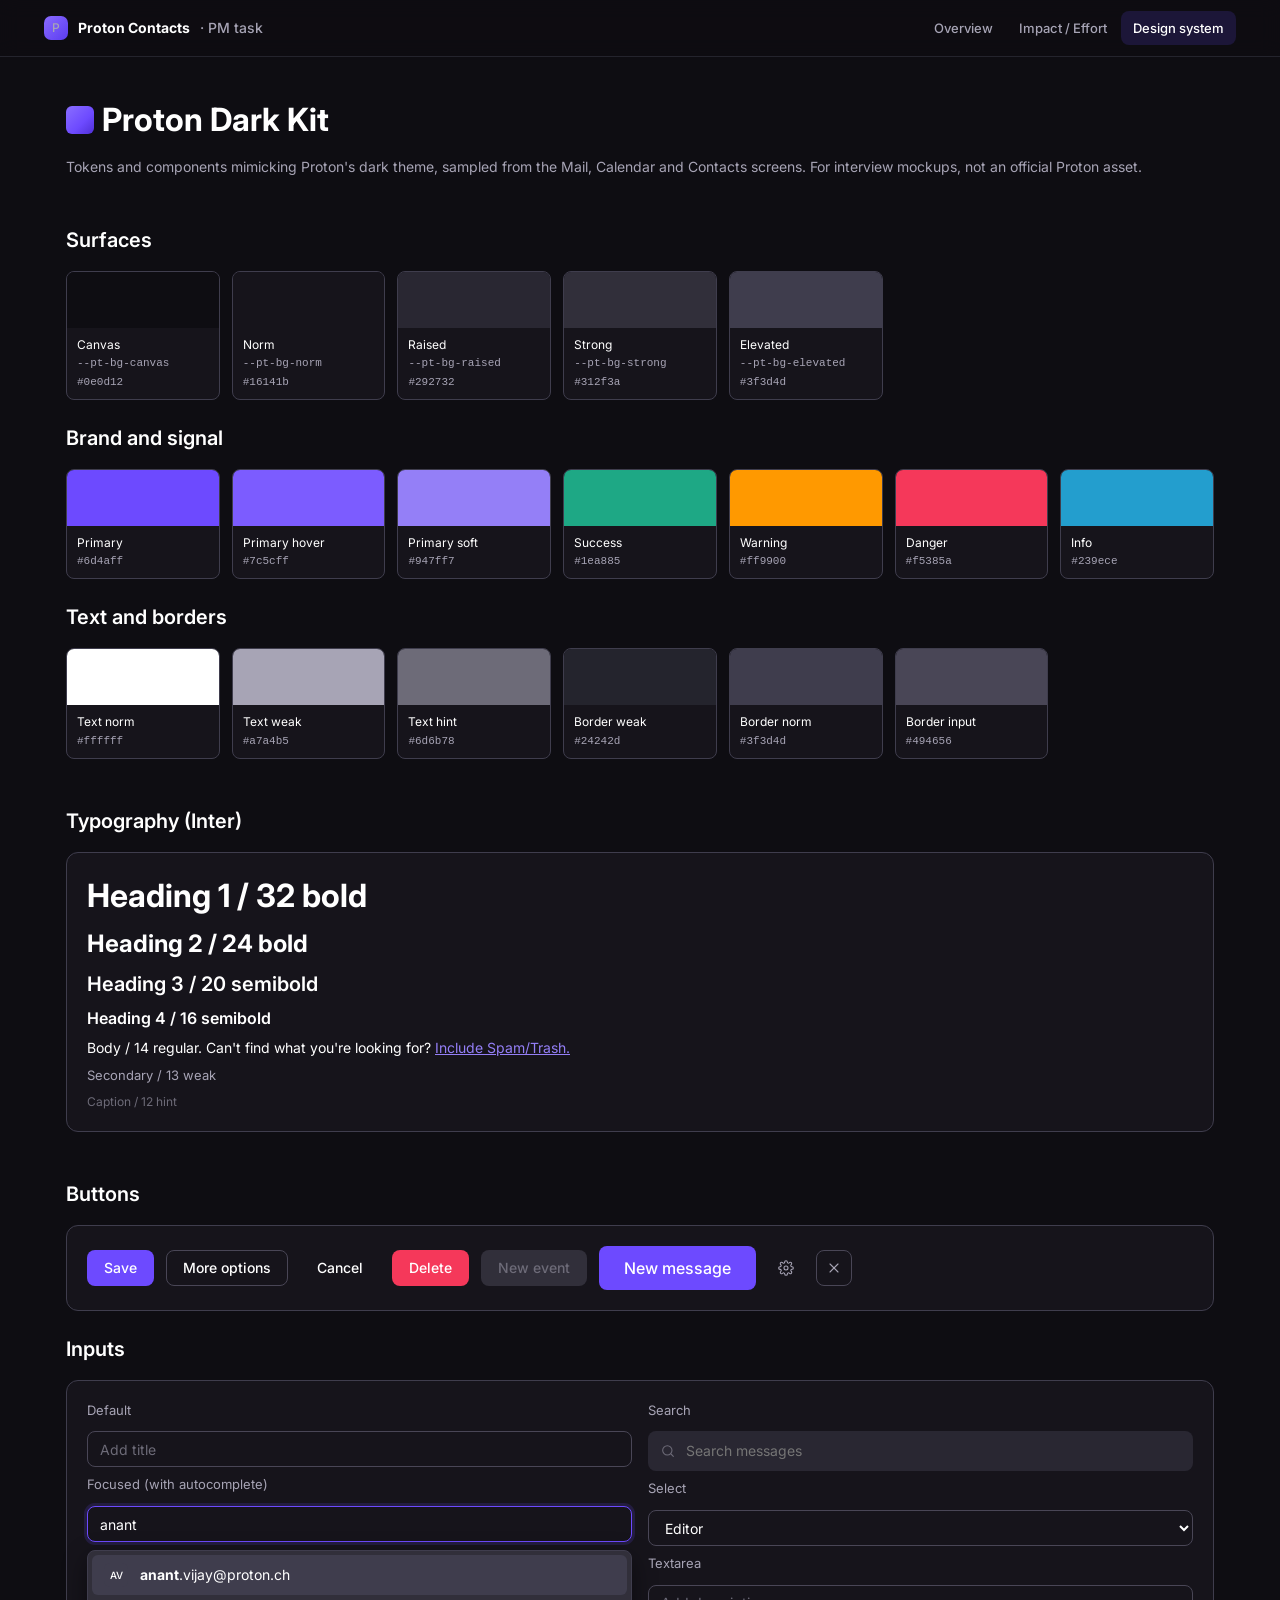
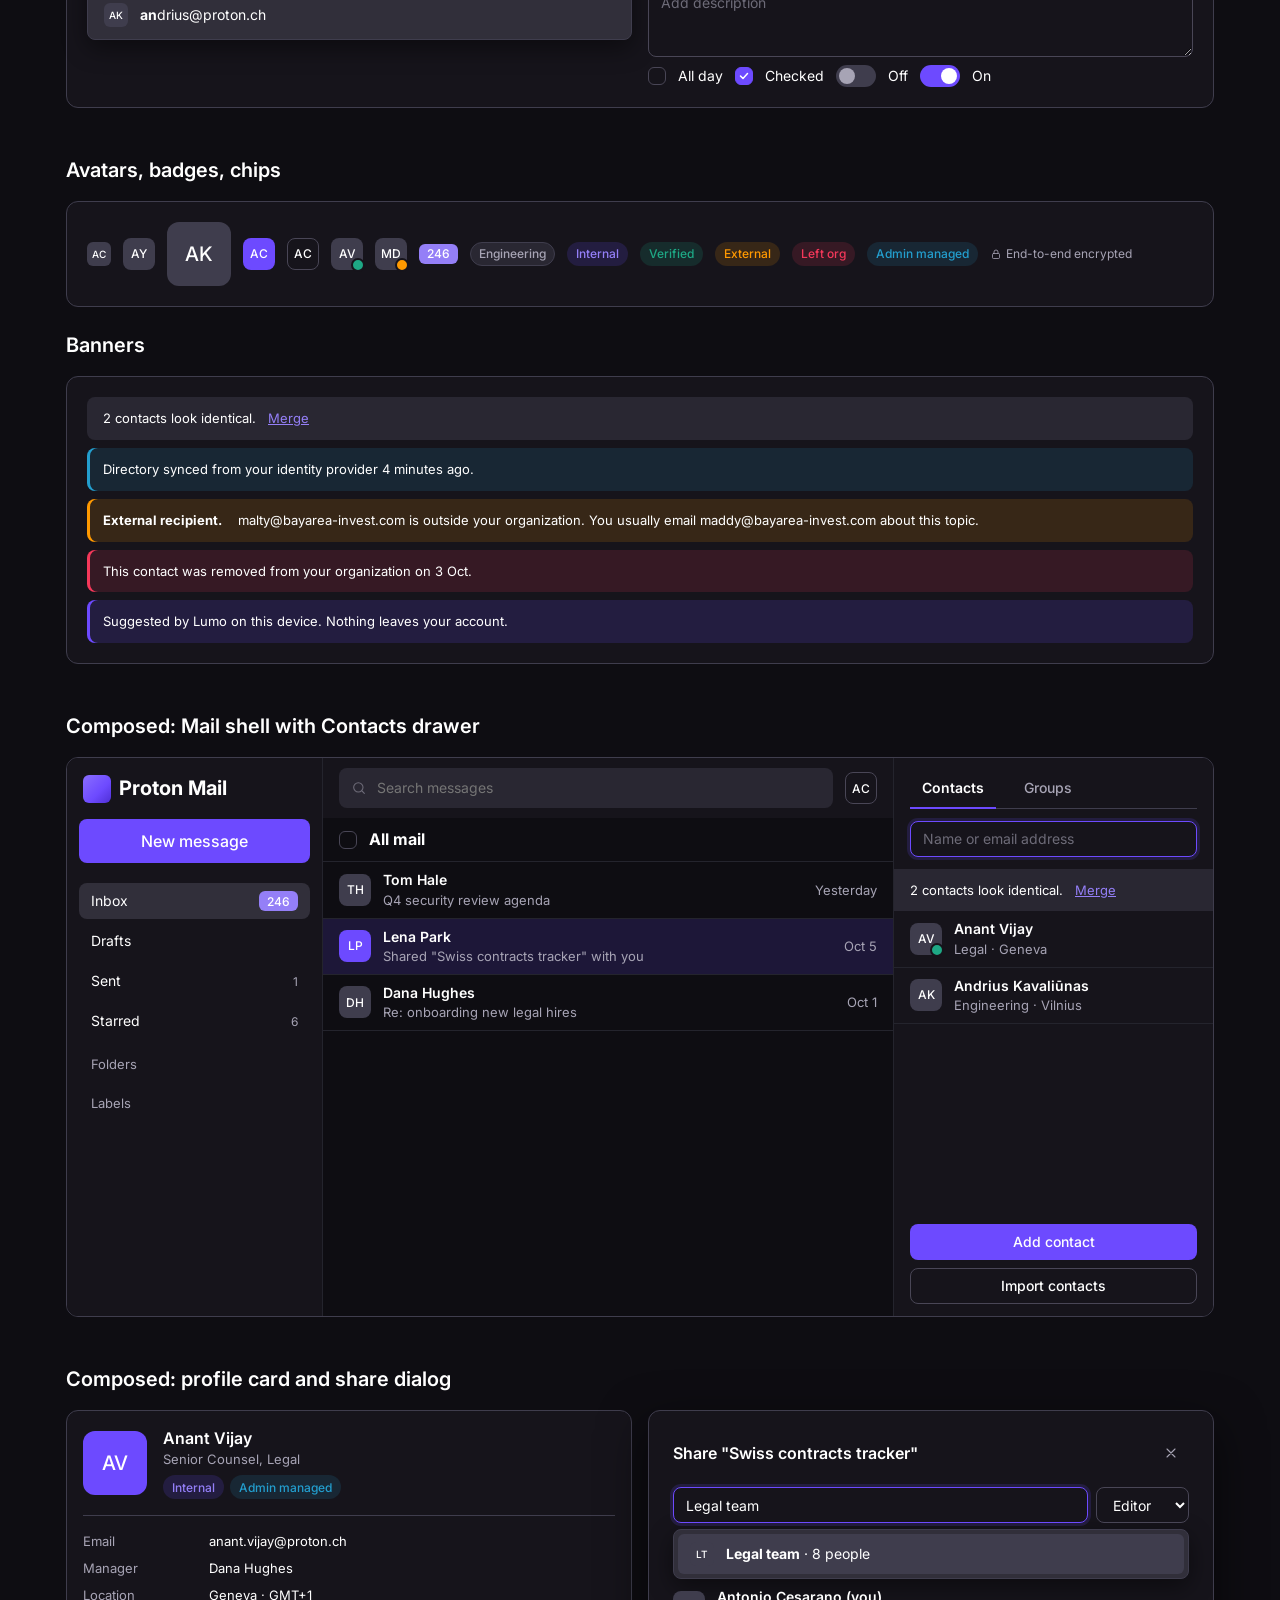
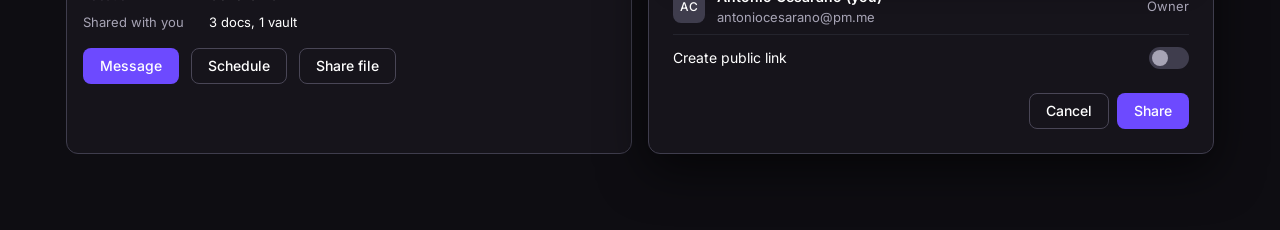
==== design-system/index.html @ 24aa74c4 "First pages added" ====
<!doctype html>
<html lang="en">
<head>
<meta charset="utf-8">
<meta name="viewport" content="width=device-width, initial-scale=1">
<title>Proton Dark Kit</title>
<style>
/* ==========================================================================
   Proton Dark (mimic) Design System
   Source: colours sampled from Proton Mail / Calendar / Contacts dark-mode
   screenshots (Figma file "Proton", Business Suite page) + proton.me brand.
   Not an official Proton asset. For interview mockups only.
   ========================================================================== */

@import url("https://fonts.googleapis.com/css2?family=Inter:wght@400;500;600;700&display=swap");

:root {
  /* ---------- Surfaces (sampled) ---------- */
  --pt-bg-canvas:   #0e0d12;  /* message list / calendar grid / doc canvas */
  --pt-bg-norm:     #16141b;  /* sidebar, drawers, modals, popovers */
  --pt-bg-raised:   #292732;  /* search bar, toolbar, popover header, hover rows */
  --pt-bg-strong:   #312f3a;  /* menu / autocomplete items, selected rows */
  --pt-bg-elevated: #3f3d4d;  /* avatars, chips, secondary fills */

  /* ---------- Borders (sampled) ---------- */
  --pt-border-weak:  #24242d; /* list row separators */
  --pt-border-norm:  #3f3d4d; /* panel dividers, cards */
  --pt-border-input: #494656; /* inputs, secondary buttons */

  /* ---------- Text (sampled) ---------- */
  --pt-text-norm:  #ffffff;
  --pt-text-weak:  #a7a4b5;   /* dates, secondary lines */
  --pt-text-hint:  #6d6b78;   /* placeholders, disabled */
  --pt-text-invert:#16141b;

  /* ---------- Brand / interaction ---------- */
  --pt-primary:        #6d4aff; /* Proton purple (proton.me tile colour) */
  --pt-primary-hover:  #7c5cff;
  --pt-primary-active: #5b3cf0;
  --pt-primary-soft:   #947ff7; /* badges, links on dark */
  --pt-primary-tint:   rgba(109, 74, 255, 0.16); /* selected states, focus halo */
  --pt-focus-ring:     #6b54db;

  /* ---------- Signal (approximated from Proton UI) ---------- */
  --pt-success: #1ea885;
  --pt-warning: #ff9900;
  --pt-danger:  #f5385a;
  --pt-info:    #239ece;
  --pt-success-tint: rgba(30, 168, 133, 0.16);
  --pt-warning-tint: rgba(255, 153, 0, 0.14);
  --pt-danger-tint:  rgba(245, 56, 90, 0.14);
  --pt-info-tint:    rgba(35, 158, 206, 0.14);

  /* ---------- Product accents (app badges) ---------- */
  --pt-app-mail:     #6d4aff;
  --pt-app-calendar: #6d4aff;
  --pt-app-drive:    #e55aa3;
  --pt-app-pass:     #a87cff;
  --pt-app-docs:     #2b6bf3;
  --pt-app-meet:     #2fb5a8;
  --pt-app-lumo:     #ff8a3d;
  --pt-app-contacts: #ff9a4d; /* orange contacts icon in Mail side rail */

  /* ---------- Typography ---------- */
  --pt-font: "Inter", -apple-system, BlinkMacSystemFont, "Segoe UI", Roboto, sans-serif;
  --pt-fs-xs: 12px;  --pt-fs-sm: 13px;  --pt-fs-md: 14px;
  --pt-fs-lg: 16px;  --pt-fs-xl: 20px;  --pt-fs-2xl: 24px;  --pt-fs-3xl: 32px;
  --pt-fw-reg: 400;  --pt-fw-med: 500;  --pt-fw-semi: 600;  --pt-fw-bold: 700;
  --pt-lh: 1.45;

  /* ---------- Spacing (4px grid) ---------- */
  --pt-s1: 4px;  --pt-s2: 8px;  --pt-s3: 12px; --pt-s4: 16px;
  --pt-s5: 20px; --pt-s6: 24px; --pt-s8: 32px; --pt-s10: 40px;

  /* ---------- Radius ---------- */
  --pt-r-sm: 6px;    /* checkbox, small chips */
  --pt-r-md: 8px;    /* buttons, inputs, avatars */
  --pt-r-lg: 12px;   /* cards, popovers, modals */
  --pt-r-pill: 999px;

  /* ---------- Elevation ---------- */
  --pt-shadow-pop:   0 8px 24px rgba(0, 0, 0, 0.45);
  --pt-shadow-modal: 0 16px 48px rgba(0, 0, 0, 0.6);

  /* ---------- Layout ---------- */
  --pt-sidebar-w: 256px;
  --pt-rail-w: 48px;
  --pt-drawer-w: 320px;
  --pt-row-h: 52px;
  --pt-control-h: 36px;
}

/* ==========================================================================
   Base
   ========================================================================== */
.pt, .pt * { box-sizing: border-box; }
.pt {
  font-family: var(--pt-font);
  font-size: var(--pt-fs-md);
  line-height: var(--pt-lh);
  color: var(--pt-text-norm);
  background: var(--pt-bg-canvas);
  -webkit-font-smoothing: antialiased;
}
.pt-h1 { font-size: var(--pt-fs-3xl); font-weight: var(--pt-fw-bold); margin: 0; }
.pt-h2 { font-size: var(--pt-fs-2xl); font-weight: var(--pt-fw-bold); margin: 0; }
.pt-h3 { font-size: var(--pt-fs-xl);  font-weight: var(--pt-fw-semi); margin: 0; }
.pt-h4 { font-size: var(--pt-fs-lg);  font-weight: var(--pt-fw-semi); margin: 0; }
.pt-weak { color: var(--pt-text-weak); }
.pt-hint { color: var(--pt-text-hint); }
.pt-small { font-size: var(--pt-fs-sm); }
.pt-xs { font-size: var(--pt-fs-xs); }
.pt-link { color: var(--pt-primary-soft); text-decoration: underline; cursor: pointer; }
.pt-divider { height: 1px; background: var(--pt-border-norm); border: 0; margin: var(--pt-s4) 0; }

/* ==========================================================================
   Buttons
   ========================================================================== */
.pt-btn {
  display: inline-flex; align-items: center; justify-content: center; gap: var(--pt-s2);
  height: var(--pt-control-h); padding: 0 var(--pt-s4);
  font: var(--pt-fw-med) var(--pt-fs-md)/1 var(--pt-font);
  border-radius: var(--pt-r-md); border: 1px solid transparent;
  cursor: pointer; transition: background .15s, border-color .15s; white-space: nowrap;
}
.pt-btn--primary   { background: var(--pt-primary); color: #fff; }
.pt-btn--primary:hover { background: var(--pt-primary-hover); }
.pt-btn--secondary { background: transparent; color: var(--pt-text-norm); border-color: var(--pt-border-input); }
.pt-btn--secondary:hover { background: var(--pt-bg-raised); }
.pt-btn--ghost     { background: transparent; color: var(--pt-text-norm); }
.pt-btn--ghost:hover { background: var(--pt-bg-raised); }
.pt-btn--danger    { background: var(--pt-danger); color: #fff; }
.pt-btn--disabled, .pt-btn:disabled { background: var(--pt-bg-strong); color: var(--pt-text-hint); cursor: not-allowed; }
.pt-btn--lg   { height: 44px; font-size: var(--pt-fs-lg); padding: 0 var(--pt-s6); }
.pt-btn--block { width: 100%; }
.pt-icon-btn {
  width: var(--pt-control-h); height: var(--pt-control-h);
  display: inline-grid; place-items: center; border-radius: var(--pt-r-md);
  background: transparent; border: 1px solid transparent; color: var(--pt-text-weak); cursor: pointer;
}
.pt-icon-btn:hover { background: var(--pt-bg-raised); color: var(--pt-text-norm); }
.pt-icon-btn--bordered { border-color: var(--pt-border-input); }

/* ==========================================================================
   Inputs
   ========================================================================== */
.pt-input, .pt-select, .pt-textarea {
  width: 100%; height: var(--pt-control-h); padding: 0 var(--pt-s3);
  font: var(--pt-fs-md) var(--pt-font); color: var(--pt-text-norm);
  background: var(--pt-bg-norm); border: 1px solid var(--pt-border-input);
  border-radius: var(--pt-r-md); outline: none;
}
.pt-input::placeholder, .pt-textarea::placeholder { color: var(--pt-text-hint); }
.pt-input:focus, .pt-select:focus, .pt-textarea:focus, .pt-input--focus {
  border-color: var(--pt-primary); box-shadow: 0 0 0 3px var(--pt-primary-tint);
}
.pt-textarea { height: auto; min-height: 72px; padding: var(--pt-s2) var(--pt-s3); resize: vertical; }
.pt-search {
  display: flex; align-items: center; gap: var(--pt-s2);
  height: 40px; padding: 0 var(--pt-s3); border-radius: var(--pt-r-md);
  background: var(--pt-bg-raised); color: var(--pt-text-hint);
}
.pt-search input { flex: 1; background: none; border: 0; outline: none; color: var(--pt-text-norm); font: inherit; }
.pt-label { display: block; font-size: var(--pt-fs-sm); color: var(--pt-text-weak); margin-bottom: var(--pt-s1); }

.pt-checkbox {
  width: 18px; height: 18px; border-radius: var(--pt-r-sm);
  border: 1.5px solid var(--pt-border-input); background: transparent; display: inline-grid; place-items: center;
}
.pt-checkbox--on { background: var(--pt-primary); border-color: var(--pt-primary); }

.pt-toggle { width: 40px; height: 22px; border-radius: var(--pt-r-pill); background: var(--pt-bg-elevated); position: relative; display: inline-block; }
.pt-toggle::after { content: ""; position: absolute; top: 3px; left: 3px; width: 16px; height: 16px; border-radius: 50%; background: var(--pt-text-weak); transition: .15s; }
.pt-toggle--on { background: var(--pt-primary); }
.pt-toggle--on::after { left: 21px; background: #fff; }

/* Autocomplete / dropdown menu */
.pt-menu {
  background: var(--pt-bg-strong); border: 1px solid var(--pt-border-norm);
  border-radius: var(--pt-r-md); box-shadow: var(--pt-shadow-pop); padding: var(--pt-s1); min-width: 200px;
}
.pt-menu__item {
  display: flex; align-items: center; gap: var(--pt-s3);
  padding: var(--pt-s2) var(--pt-s3); border-radius: var(--pt-r-sm); cursor: pointer;
}
.pt-menu__item:hover, .pt-menu__item--active { background: var(--pt-bg-elevated); }
.pt-menu__item b { font-weight: var(--pt-fw-bold); }

/* ==========================================================================
   Avatars, badges, chips
   ========================================================================== */
.pt-avatar {
  width: 32px; height: 32px; border-radius: var(--pt-r-md);
  display: inline-grid; place-items: center; flex-shrink: 0;
  background: var(--pt-bg-elevated); color: var(--pt-text-norm);
  font-size: var(--pt-fs-xs); font-weight: var(--pt-fw-med);
}
.pt-avatar--sm { width: 24px; height: 24px; font-size: 10px; border-radius: var(--pt-r-sm); }
.pt-avatar--lg { width: 64px; height: 64px; font-size: var(--pt-fs-xl); border-radius: var(--pt-r-lg); }
.pt-avatar--brand { background: var(--pt-primary); }
.pt-avatar--outline { background: transparent; border: 1px solid var(--pt-border-input); }
.pt-presence { position: relative; }
.pt-presence::after {
  content: ""; position: absolute; right: -2px; bottom: -2px; width: 10px; height: 10px;
  border-radius: 50%; background: var(--pt-success); border: 2px solid var(--pt-bg-norm);
}
.pt-presence--away::after { background: var(--pt-warning); }

.pt-badge {
  display: inline-flex; align-items: center; height: 20px; padding: 0 var(--pt-s2);
  border-radius: var(--pt-r-sm); font-size: var(--pt-fs-xs); font-weight: var(--pt-fw-med);
  background: var(--pt-primary-soft); color: #fff;
}
.pt-count { color: var(--pt-text-weak); font-size: var(--pt-fs-xs); }

.pt-chip {
  display: inline-flex; align-items: center; gap: var(--pt-s1); height: 24px; padding: 0 var(--pt-s2);
  border-radius: var(--pt-r-pill); font-size: var(--pt-fs-xs); font-weight: var(--pt-fw-med);
  background: var(--pt-bg-raised); color: var(--pt-text-weak); border: 1px solid var(--pt-border-norm);
}
.pt-chip--primary { background: var(--pt-primary-tint); color: var(--pt-primary-soft); border-color: transparent; }
.pt-chip--success { background: var(--pt-success-tint); color: var(--pt-success); border-color: transparent; }
.pt-chip--warning { background: var(--pt-warning-tint); color: var(--pt-warning); border-color: transparent; }
.pt-chip--danger  { background: var(--pt-danger-tint);  color: var(--pt-danger);  border-color: transparent; }
.pt-chip--info    { background: var(--pt-info-tint);    color: var(--pt-info);    border-color: transparent; }

/* ==========================================================================
   Banners / alerts (e.g. "2 contacts look identical", recipient warnings)
   ========================================================================== */
.pt-banner {
  display: flex; align-items: flex-start; gap: var(--pt-s3);
  padding: var(--pt-s3) var(--pt-s4); border-radius: var(--pt-r-md);
  background: var(--pt-bg-raised); font-size: var(--pt-fs-sm); color: var(--pt-text-norm);
}
.pt-banner--flat { border-radius: 0; }
.pt-banner--info    { background: var(--pt-info-tint);    box-shadow: inset 3px 0 var(--pt-info); }
.pt-banner--warning { background: var(--pt-warning-tint); box-shadow: inset 3px 0 var(--pt-warning); }
.pt-banner--danger  { background: var(--pt-danger-tint);  box-shadow: inset 3px 0 var(--pt-danger); }
.pt-banner--success { background: var(--pt-success-tint); box-shadow: inset 3px 0 var(--pt-success); }
.pt-banner--brand   { background: var(--pt-primary-tint); box-shadow: inset 3px 0 var(--pt-primary); }

/* ==========================================================================
   Navigation: tabs, sidebar, side rail
   ========================================================================== */
.pt-tabs { display: flex; gap: var(--pt-s4); border-bottom: 1px solid var(--pt-border-norm); }
.pt-tab {
  padding: var(--pt-s2) var(--pt-s3); font-weight: var(--pt-fw-med); color: var(--pt-text-weak);
  border-bottom: 2px solid transparent; margin-bottom: -1px; cursor: pointer;
}
.pt-tab--active { color: var(--pt-text-norm); font-weight: var(--pt-fw-semi); border-color: var(--pt-primary); }

.pt-sidebar {
  width: var(--pt-sidebar-w); background: var(--pt-bg-norm);
  border-right: 1px solid var(--pt-border-weak); padding: var(--pt-s3); display: flex; flex-direction: column; gap: var(--pt-s1);
}
.pt-logo { display: flex; align-items: center; gap: var(--pt-s2); font-weight: var(--pt-fw-bold); font-size: var(--pt-fs-xl); padding: var(--pt-s1) var(--pt-s1) var(--pt-s3); }
.pt-logo__mark { width: 28px; height: 28px; border-radius: var(--pt-r-sm); background: linear-gradient(135deg, #8a6eff, #6d4aff 60%, #4f2fd6); }
.pt-nav-item {
  display: flex; align-items: center; gap: var(--pt-s3); height: 36px; padding: 0 var(--pt-s3);
  border-radius: var(--pt-r-md); color: var(--pt-text-norm); cursor: pointer;
}
.pt-nav-item:hover { background: var(--pt-bg-raised); }
.pt-nav-item--active { background: var(--pt-bg-strong); }
.pt-nav-item .pt-count, .pt-nav-item .pt-badge { margin-left: auto; }
.pt-nav-section { color: var(--pt-text-weak); font-size: var(--pt-fs-sm); padding: var(--pt-s3) var(--pt-s3) var(--pt-s1); }

.pt-rail {
  width: var(--pt-rail-w); background: var(--pt-bg-norm); border-left: 1px solid var(--pt-border-weak);
  display: flex; flex-direction: column; align-items: center; gap: var(--pt-s3); padding: var(--pt-s3) 0;
}
.pt-rail__app { width: 32px; height: 32px; border-radius: var(--pt-r-md); display: grid; place-items: center; }
.pt-rail__app--active { background: var(--pt-bg-raised); }

/* ==========================================================================
   Lists (mail rows, contact rows)
   ========================================================================== */
.pt-list { background: var(--pt-bg-canvas); }
.pt-row {
  display: flex; align-items: center; gap: var(--pt-s3); min-height: var(--pt-row-h);
  padding: var(--pt-s2) var(--pt-s4); border-bottom: 1px solid var(--pt-border-weak); cursor: pointer;
}
.pt-row:hover { background: var(--pt-bg-norm); }
.pt-row--selected { background: var(--pt-primary-tint); }
.pt-row__main { flex: 1; min-width: 0; }
.pt-row__title { font-weight: var(--pt-fw-semi); white-space: nowrap; overflow: hidden; text-overflow: ellipsis; }
.pt-row__sub { font-size: var(--pt-fs-sm); color: var(--pt-text-weak); white-space: nowrap; overflow: hidden; text-overflow: ellipsis; }
.pt-row__meta { font-size: var(--pt-fs-sm); color: var(--pt-text-weak); white-space: nowrap; }

/* ==========================================================================
   Containers: card, drawer, popover, modal
   ========================================================================== */
.pt-card {
  background: var(--pt-bg-norm); border: 1px solid var(--pt-border-norm);
  border-radius: var(--pt-r-lg); padding: var(--pt-s4);
}
.pt-drawer {
  width: var(--pt-drawer-w); background: var(--pt-bg-norm); border-left: 1px solid var(--pt-border-weak);
  display: flex; flex-direction: column;
}
.pt-popover {
  background: var(--pt-bg-norm); border: 1px solid var(--pt-border-norm);
  border-radius: var(--pt-r-lg); box-shadow: var(--pt-shadow-pop); overflow: hidden;
}
.pt-popover__head {
  display: flex; align-items: center; justify-content: space-between;
  padding: var(--pt-s2) var(--pt-s3); background: var(--pt-bg-raised);
}
.pt-modal-scrim { position: absolute; inset: 0; background: rgba(8, 7, 12, 0.7); display: grid; place-items: center; }
.pt-modal {
  width: min(560px, 100%); background: var(--pt-bg-norm); border: 1px solid var(--pt-border-norm);
  border-radius: var(--pt-r-lg); box-shadow: var(--pt-shadow-modal); padding: var(--pt-s6);
}
.pt-modal__head { display: flex; align-items: center; justify-content: space-between; margin-bottom: var(--pt-s4); }
.pt-modal__foot { display: flex; justify-content: flex-end; gap: var(--pt-s2); margin-top: var(--pt-s6); }

/* Key-value list for profile cards */
.pt-kv { display: grid; grid-template-columns: 110px 1fr; gap: var(--pt-s2) var(--pt-s4); font-size: var(--pt-fs-sm); }
.pt-kv dt { color: var(--pt-text-weak); }
.pt-kv dd { margin: 0; }

/* E2EE / trust marker */
.pt-lock { display: inline-flex; align-items: center; gap: var(--pt-s1); font-size: var(--pt-fs-xs); color: var(--pt-text-weak); }

/* Utilities */
.pt-row-flex { display: flex; align-items: center; gap: var(--pt-s2); }
.pt-stack { display: flex; flex-direction: column; gap: var(--pt-s2); }
.pt-grow { flex: 1; }

</style>
<style>
  body { margin: 0; }
  .doc { max-width: 1180px; margin: 0 auto; padding: 40px 16px 80px; }
  .doc section { margin-top: 48px; }
  .doc h2 { margin-bottom: 16px; }
  .grid { display: grid; gap: 12px; grid-template-columns: repeat(auto-fill, minmax(150px, 1fr)); }
  .swatch { border: 1px solid var(--pt-border-norm); border-radius: var(--pt-r-md); overflow: hidden; background: var(--pt-bg-norm); }
  .swatch div:first-child { height: 56px; }
  .swatch div:last-child { padding: 8px 10px; font-size: 12px; }
  .swatch code { color: var(--pt-text-weak); font-size: 11px; }
  .wrap { display: flex; flex-wrap: wrap; gap: 12px; align-items: center; }
  .demo { background: var(--pt-bg-norm); border: 1px solid var(--pt-border-norm); border-radius: var(--pt-r-lg); padding: 20px; }
  .app { display: flex; height: 560px; border: 1px solid var(--pt-border-norm); border-radius: var(--pt-r-lg); overflow: hidden; position: relative; }
  .app main { flex: 1; display: flex; flex-direction: column; min-width: 0; }
  .topbar { display: flex; align-items: center; gap: 12px; padding: 10px 16px; background: var(--pt-bg-norm); }
  .listhead { display: flex; align-items: center; gap: 12px; padding: 10px 16px; border-bottom: 1px solid var(--pt-border-weak); font-weight: 700; font-size: 16px; }
  .two { display: grid; gap: 16px; grid-template-columns: repeat(auto-fit, minmax(320px, 1fr)); }
  svg.i { width: 16px; height: 16px; stroke: currentColor; fill: none; stroke-width: 1.6; stroke-linecap: round; stroke-linejoin: round; }
  @media (max-width: 760px) { .app .pt-sidebar { display: none; } .app .pt-drawer { display: none; } }
</style>
</head>
<body class="pt">
<script src="../assets/site-nav.js"></script>
<div class="doc">

  <div class="pt-row-flex"><span class="pt-logo__mark"></span><h1 class="pt-h1">Proton Dark Kit</h1></div>
  <p class="pt-weak">Tokens and components mimicking Proton's dark theme, sampled from the Mail, Calendar and Contacts screens. For interview mockups, not an official Proton asset.</p>

  <!-- ============ Colours ============ -->
  <section>
    <h2 class="pt-h3">Surfaces</h2>
    <div class="grid">
      <div class="swatch"><div style="background:var(--pt-bg-canvas)"></div><div>Canvas<br><code>--pt-bg-canvas #0e0d12</code></div></div>
      <div class="swatch"><div style="background:var(--pt-bg-norm)"></div><div>Norm<br><code>--pt-bg-norm #16141b</code></div></div>
      <div class="swatch"><div style="background:var(--pt-bg-raised)"></div><div>Raised<br><code>--pt-bg-raised #292732</code></div></div>
      <div class="swatch"><div style="background:var(--pt-bg-strong)"></div><div>Strong<br><code>--pt-bg-strong #312f3a</code></div></div>
      <div class="swatch"><div style="background:var(--pt-bg-elevated)"></div><div>Elevated<br><code>--pt-bg-elevated #3f3d4d</code></div></div>
    </div>
    <h2 class="pt-h3" style="margin-top:24px">Brand and signal</h2>
    <div class="grid">
      <div class="swatch"><div style="background:var(--pt-primary)"></div><div>Primary<br><code>#6d4aff</code></div></div>
      <div class="swatch"><div style="background:var(--pt-primary-hover)"></div><div>Primary hover<br><code>#7c5cff</code></div></div>
      <div class="swatch"><div style="background:var(--pt-primary-soft)"></div><div>Primary soft<br><code>#947ff7</code></div></div>
      <div class="swatch"><div style="background:var(--pt-success)"></div><div>Success<br><code>#1ea885</code></div></div>
      <div class="swatch"><div style="background:var(--pt-warning)"></div><div>Warning<br><code>#ff9900</code></div></div>
      <div class="swatch"><div style="background:var(--pt-danger)"></div><div>Danger<br><code>#f5385a</code></div></div>
      <div class="swatch"><div style="background:var(--pt-info)"></div><div>Info<br><code>#239ece</code></div></div>
    </div>
    <h2 class="pt-h3" style="margin-top:24px">Text and borders</h2>
    <div class="grid">
      <div class="swatch"><div style="background:var(--pt-text-norm)"></div><div>Text norm<br><code>#ffffff</code></div></div>
      <div class="swatch"><div style="background:var(--pt-text-weak)"></div><div>Text weak<br><code>#a7a4b5</code></div></div>
      <div class="swatch"><div style="background:var(--pt-text-hint)"></div><div>Text hint<br><code>#6d6b78</code></div></div>
      <div class="swatch"><div style="background:var(--pt-border-weak)"></div><div>Border weak<br><code>#24242d</code></div></div>
      <div class="swatch"><div style="background:var(--pt-border-norm)"></div><div>Border norm<br><code>#3f3d4d</code></div></div>
      <div class="swatch"><div style="background:var(--pt-border-input)"></div><div>Border input<br><code>#494656</code></div></div>
    </div>
  </section>

  <!-- ============ Type ============ -->
  <section>
    <h2 class="pt-h3">Typography (Inter)</h2>
    <div class="demo pt-stack">
      <div class="pt-h1">Heading 1 / 32 bold</div>
      <div class="pt-h2">Heading 2 / 24 bold</div>
      <div class="pt-h3">Heading 3 / 20 semibold</div>
      <div class="pt-h4">Heading 4 / 16 semibold</div>
      <div>Body / 14 regular. Can't find what you're looking for? <span class="pt-link">Include Spam/Trash.</span></div>
      <div class="pt-small pt-weak">Secondary / 13 weak</div>
      <div class="pt-xs pt-hint">Caption / 12 hint</div>
    </div>
  </section>

  <!-- ============ Controls ============ -->
  <section>
    <h2 class="pt-h3">Buttons</h2>
    <div class="demo wrap">
      <button class="pt-btn pt-btn--primary">Save</button>
      <button class="pt-btn pt-btn--secondary">More options</button>
      <button class="pt-btn pt-btn--ghost">Cancel</button>
      <button class="pt-btn pt-btn--danger">Delete</button>
      <button class="pt-btn" disabled>New event</button>
      <button class="pt-btn pt-btn--primary pt-btn--lg">New message</button>
      <button class="pt-icon-btn" aria-label="Settings"><svg class="i" viewBox="0 0 24 24"><circle cx="12" cy="12" r="3"/><path d="M19.4 15a1.7 1.7 0 0 0 .3 1.8l.1.1a2 2 0 1 1-2.8 2.8l-.1-.1a1.7 1.7 0 0 0-1.8-.3 1.7 1.7 0 0 0-1 1.5V21a2 2 0 1 1-4 0v-.1a1.7 1.7 0 0 0-1.1-1.5 1.7 1.7 0 0 0-1.8.3l-.1.1a2 2 0 1 1-2.8-2.8l.1-.1a1.7 1.7 0 0 0 .3-1.8 1.7 1.7 0 0 0-1.5-1H3a2 2 0 1 1 0-4h.1a1.7 1.7 0 0 0 1.5-1.1 1.7 1.7 0 0 0-.3-1.8l-.1-.1a2 2 0 1 1 2.8-2.8l.1.1a1.7 1.7 0 0 0 1.8.3H9a1.7 1.7 0 0 0 1-1.5V3a2 2 0 1 1 4 0v.1a1.7 1.7 0 0 0 1 1.5 1.7 1.7 0 0 0 1.8-.3l.1-.1a2 2 0 1 1 2.8 2.8l-.1.1a1.7 1.7 0 0 0-.3 1.8V9a1.7 1.7 0 0 0 1.5 1H21a2 2 0 1 1 0 4h-.1a1.7 1.7 0 0 0-1.5 1z"/></svg></button>
      <button class="pt-icon-btn pt-icon-btn--bordered" aria-label="Close"><svg class="i" viewBox="0 0 24 24"><path d="M6 6l12 12M18 6L6 18"/></svg></button>
    </div>

    <h2 class="pt-h3" style="margin-top:24px">Inputs</h2>
    <div class="demo two">
      <div class="pt-stack">
        <label class="pt-label">Default</label><input class="pt-input" placeholder="Add title">
        <label class="pt-label">Focused (with autocomplete)</label>
        <input class="pt-input pt-input--focus" value="anant">
        <div class="pt-menu"><div class="pt-menu__item pt-menu__item--active"><span class="pt-avatar pt-avatar--sm">AV</span><span><b>anant</b>.vijay@proton.ch</span></div><div class="pt-menu__item"><span class="pt-avatar pt-avatar--sm">AK</span><span><b>an</b>drius@proton.ch</span></div></div>
      </div>
      <div class="pt-stack">
        <label class="pt-label">Search</label>
        <div class="pt-search"><svg class="i" viewBox="0 0 24 24"><circle cx="11" cy="11" r="7"/><path d="M20 20l-3.5-3.5"/></svg><input placeholder="Search messages"></div>
        <label class="pt-label">Select</label>
        <select class="pt-select"><option>Editor</option><option>Viewer</option></select>
        <label class="pt-label">Textarea</label><textarea class="pt-textarea" placeholder="Add description"></textarea>
        <div class="wrap"><span class="pt-checkbox"></span> All day <span class="pt-checkbox pt-checkbox--on"><svg class="i" viewBox="0 0 24 24" style="width:12px;height:12px;stroke-width:3"><path d="M5 12l5 5 9-10"/></svg></span> Checked <span class="pt-toggle"></span> Off <span class="pt-toggle pt-toggle--on"></span> On</div>
      </div>
    </div>
  </section>

  <!-- ============ Feedback ============ -->
  <section>
    <h2 class="pt-h3">Avatars, badges, chips</h2>
    <div class="demo wrap">
      <span class="pt-avatar pt-avatar--sm">AC</span><span class="pt-avatar">AY</span><span class="pt-avatar pt-avatar--lg">AK</span>
      <span class="pt-avatar pt-avatar--brand">AC</span><span class="pt-avatar pt-avatar--outline">AC</span>
      <span class="pt-avatar pt-presence">AV</span><span class="pt-avatar pt-presence pt-presence--away">MD</span>
      <span class="pt-badge">246</span>
      <span class="pt-chip">Engineering</span><span class="pt-chip pt-chip--primary">Internal</span><span class="pt-chip pt-chip--success">Verified</span><span class="pt-chip pt-chip--warning">External</span><span class="pt-chip pt-chip--danger">Left org</span><span class="pt-chip pt-chip--info">Admin managed</span>
      <span class="pt-lock"><svg class="i" viewBox="0 0 24 24" style="width:12px;height:12px"><rect x="5" y="11" width="14" height="10" rx="2"/><path d="M8 11V8a4 4 0 0 1 8 0v3"/></svg>End-to-end encrypted</span>
    </div>
    <h2 class="pt-h3" style="margin-top:24px">Banners</h2>
    <div class="demo pt-stack">
      <div class="pt-banner">2 contacts look identical. <span class="pt-link">Merge</span></div>
      <div class="pt-banner pt-banner--info">Directory synced from your identity provider 4 minutes ago.</div>
      <div class="pt-banner pt-banner--warning"><b>External recipient.</b>&nbsp;malty@bayarea-invest.com is outside your organization. You usually email maddy@bayarea-invest.com about this topic.</div>
      <div class="pt-banner pt-banner--danger">This contact was removed from your organization on 3 Oct.</div>
      <div class="pt-banner pt-banner--brand">Suggested by Lumo on this device. Nothing leaves your account.</div>
    </div>
  </section>

  <!-- ============ Composed ============ -->
  <section>
    <h2 class="pt-h3">Composed: Mail shell with Contacts drawer</h2>
    <div class="app">
      <aside class="pt-sidebar">
        <div class="pt-logo"><span class="pt-logo__mark"></span>Proton Mail</div>
        <button class="pt-btn pt-btn--primary pt-btn--lg pt-btn--block">New message</button>
        <div style="height:12px"></div>
        <div class="pt-nav-item pt-nav-item--active">Inbox <span class="pt-badge">246</span></div>
        <div class="pt-nav-item">Drafts</div>
        <div class="pt-nav-item">Sent <span class="pt-count">1</span></div>
        <div class="pt-nav-item">Starred <span class="pt-count">6</span></div>
        <div class="pt-nav-section">Folders</div>
        <div class="pt-nav-section">Labels</div>
      </aside>
      <main>
        <div class="topbar"><div class="pt-search pt-grow"><svg class="i" viewBox="0 0 24 24"><circle cx="11" cy="11" r="7"/><path d="M20 20l-3.5-3.5"/></svg><input placeholder="Search messages"></div><span class="pt-avatar pt-avatar--outline">AC</span></div>
        <div class="listhead"><span class="pt-checkbox"></span>All mail</div>
        <div class="pt-list">
          <div class="pt-row"><span class="pt-avatar">TH</span><div class="pt-row__main"><div class="pt-row__title">Tom Hale</div><div class="pt-row__sub">Q4 security review agenda</div></div><span class="pt-row__meta">Yesterday</span></div>
          <div class="pt-row pt-row--selected"><span class="pt-avatar pt-avatar--brand">LP</span><div class="pt-row__main"><div class="pt-row__title">Lena Park</div><div class="pt-row__sub">Shared "Swiss contracts tracker" with you</div></div><span class="pt-row__meta">Oct 5</span></div>
          <div class="pt-row"><span class="pt-avatar">DH</span><div class="pt-row__main"><div class="pt-row__title">Dana Hughes</div><div class="pt-row__sub">Re: onboarding new legal hires</div></div><span class="pt-row__meta">Oct 1</span></div>
        </div>
      </main>
      <aside class="pt-drawer">
        <div style="padding:12px 16px 0"><div class="pt-tabs"><div class="pt-tab pt-tab--active">Contacts</div><div class="pt-tab">Groups</div></div></div>
        <div style="padding:12px 16px"><input class="pt-input pt-input--focus" placeholder="Name or email address"></div>
        <div class="pt-banner pt-banner--flat">2 contacts look identical. <span class="pt-link">Merge</span></div>
        <div class="pt-row"><span class="pt-avatar pt-presence">AV</span><div class="pt-row__main"><div class="pt-row__title">Anant Vijay</div><div class="pt-row__sub">Legal · Geneva</div></div></div>
        <div class="pt-row"><span class="pt-avatar">AK</span><div class="pt-row__main"><div class="pt-row__title">Andrius Kavaliūnas</div><div class="pt-row__sub">Engineering · Vilnius</div></div></div>
        <div style="margin-top:auto;padding:12px 16px" class="pt-stack"><button class="pt-btn pt-btn--primary pt-btn--block">Add contact</button><button class="pt-btn pt-btn--secondary pt-btn--block">Import contacts</button></div>
      </aside>
    </div>
  </section>

  <section>
    <h2 class="pt-h3">Composed: profile card and share dialog</h2>
    <div class="two">
      <div class="pt-card">
        <div class="pt-row-flex" style="gap:16px"><span class="pt-avatar pt-avatar--lg pt-avatar--brand">AV</span><div><div class="pt-h4">Anant Vijay</div><div class="pt-weak pt-small">Senior Counsel, Legal</div><div class="wrap" style="margin-top:6px;gap:6px"><span class="pt-chip pt-chip--primary">Internal</span><span class="pt-chip pt-chip--info">Admin managed</span></div></div></div>
        <hr class="pt-divider">
        <dl class="pt-kv"><dt>Email</dt><dd>anant.vijay@proton.ch</dd><dt>Manager</dt><dd>Dana Hughes</dd><dt>Location</dt><dd>Geneva · GMT+1</dd><dt>Shared with you</dt><dd>3 docs, 1 vault</dd></dl>
        <div class="wrap" style="margin-top:16px"><button class="pt-btn pt-btn--primary">Message</button><button class="pt-btn pt-btn--secondary">Schedule</button><button class="pt-btn pt-btn--secondary">Share file</button></div>
      </div>
      <div class="pt-modal" style="width:auto">
        <div class="pt-modal__head"><div class="pt-h4">Share "Swiss contracts tracker"</div><button class="pt-icon-btn" aria-label="Close"><svg class="i" viewBox="0 0 24 24"><path d="M6 6l12 12M18 6L6 18"/></svg></button></div>
        <div class="pt-row-flex"><input class="pt-input pt-input--focus" value="Legal team"><select class="pt-select" style="width:110px"><option>Editor</option></select></div>
        <div class="pt-menu" style="margin-top:6px"><div class="pt-menu__item pt-menu__item--active"><span class="pt-avatar pt-avatar--sm">LT</span><span><b>Legal team</b> · 8 people</span></div></div>
        <div class="pt-row" style="padding-left:0;padding-right:0"><span class="pt-avatar">AC</span><div class="pt-row__main"><div class="pt-row__title">Antonio Cesarano (you)</div><div class="pt-row__sub">antoniocesarano@pm.me</div></div><span class="pt-row__meta">Owner</span></div>
        <div class="pt-row-flex" style="justify-content:space-between;margin-top:12px"><span>Create public link</span><span class="pt-toggle"></span></div>
        <div class="pt-modal__foot"><button class="pt-btn pt-btn--secondary">Cancel</button><button class="pt-btn pt-btn--primary">Share</button></div>
      </div>
    </div>
  </section>

</div>
</body>
</html>
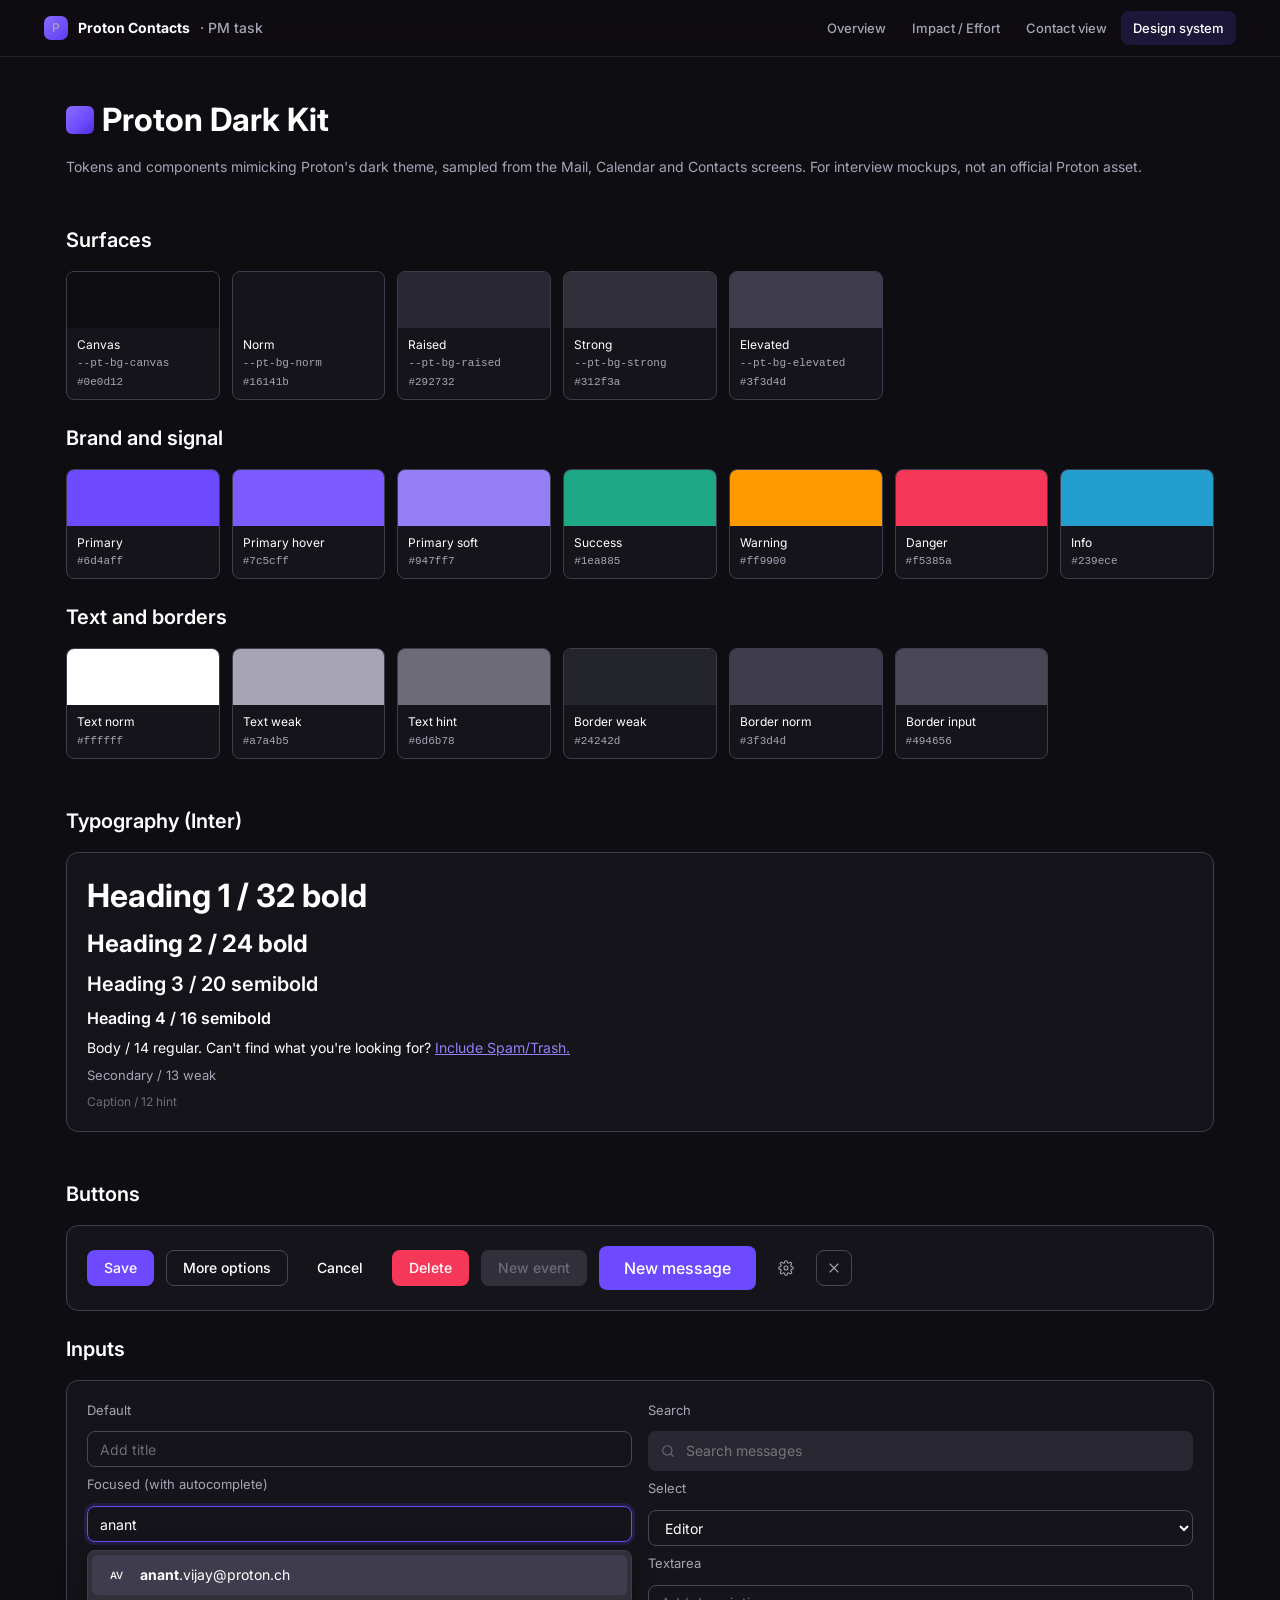
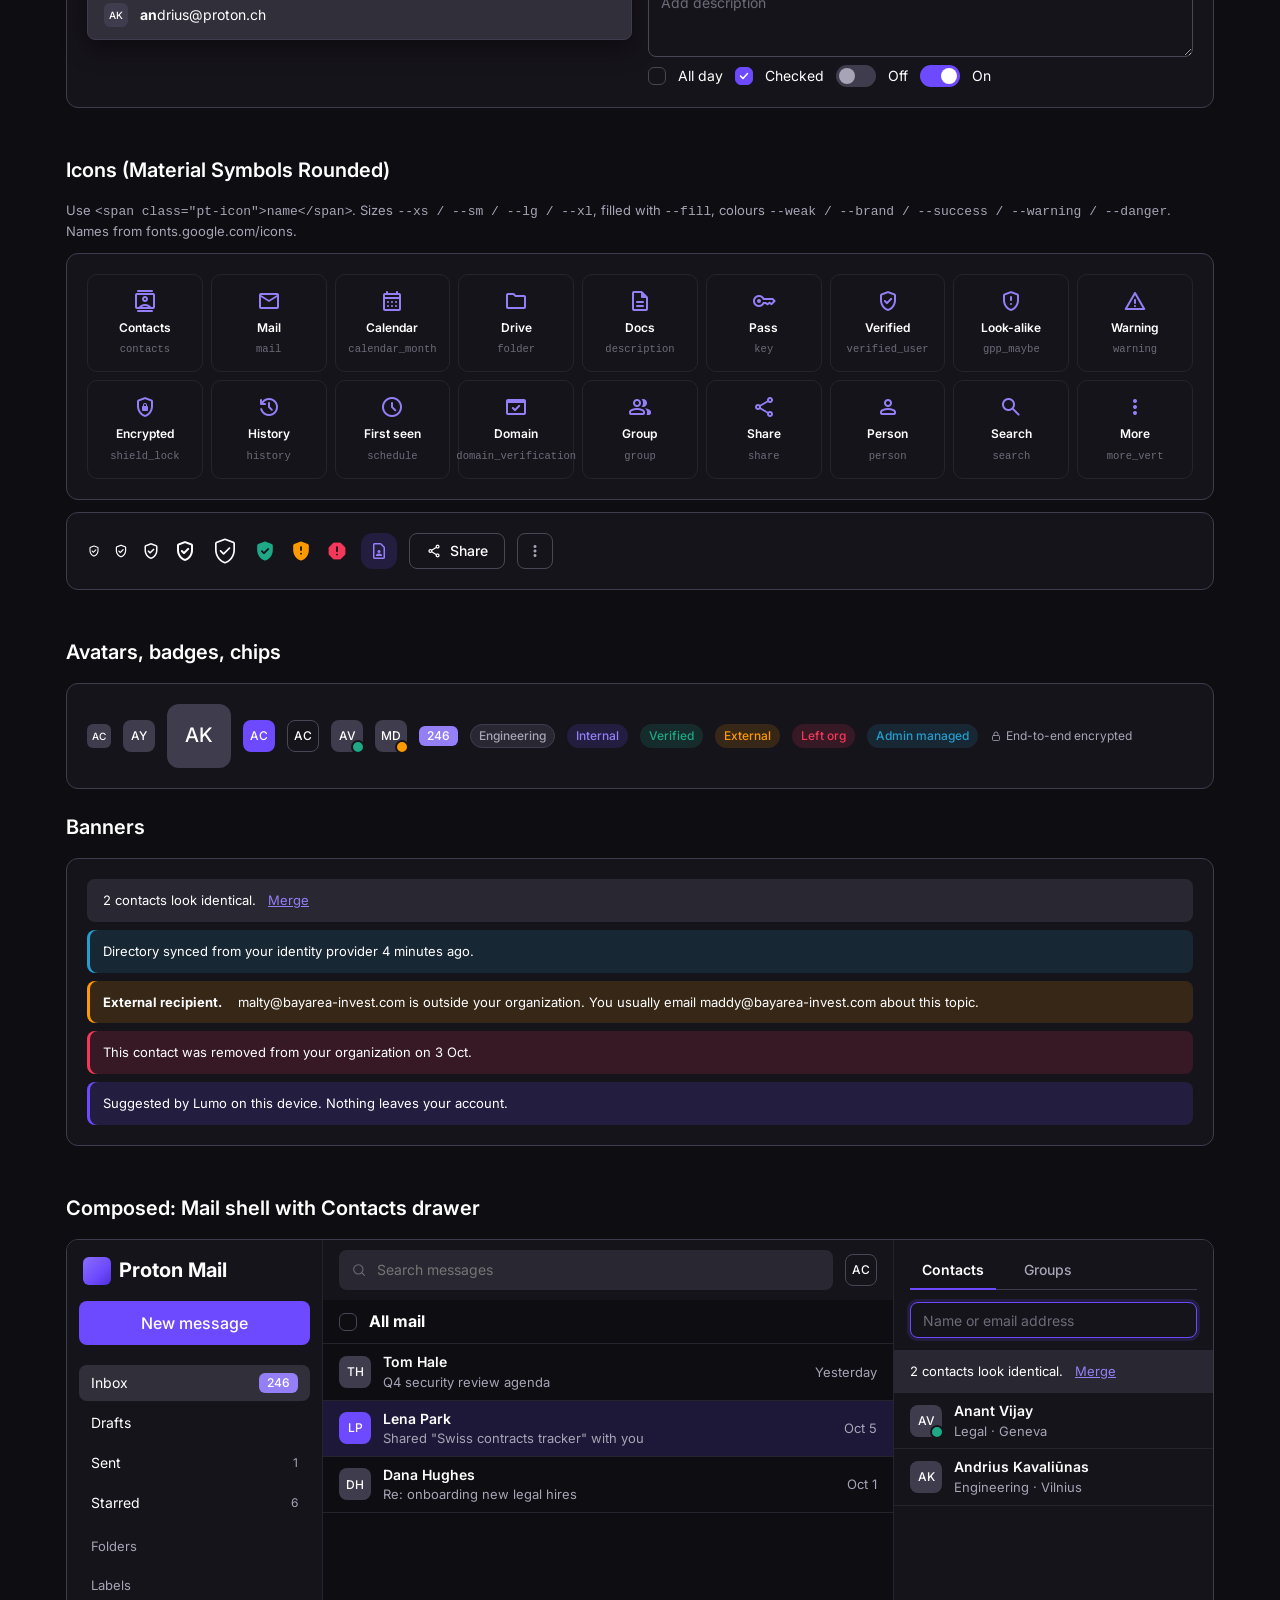
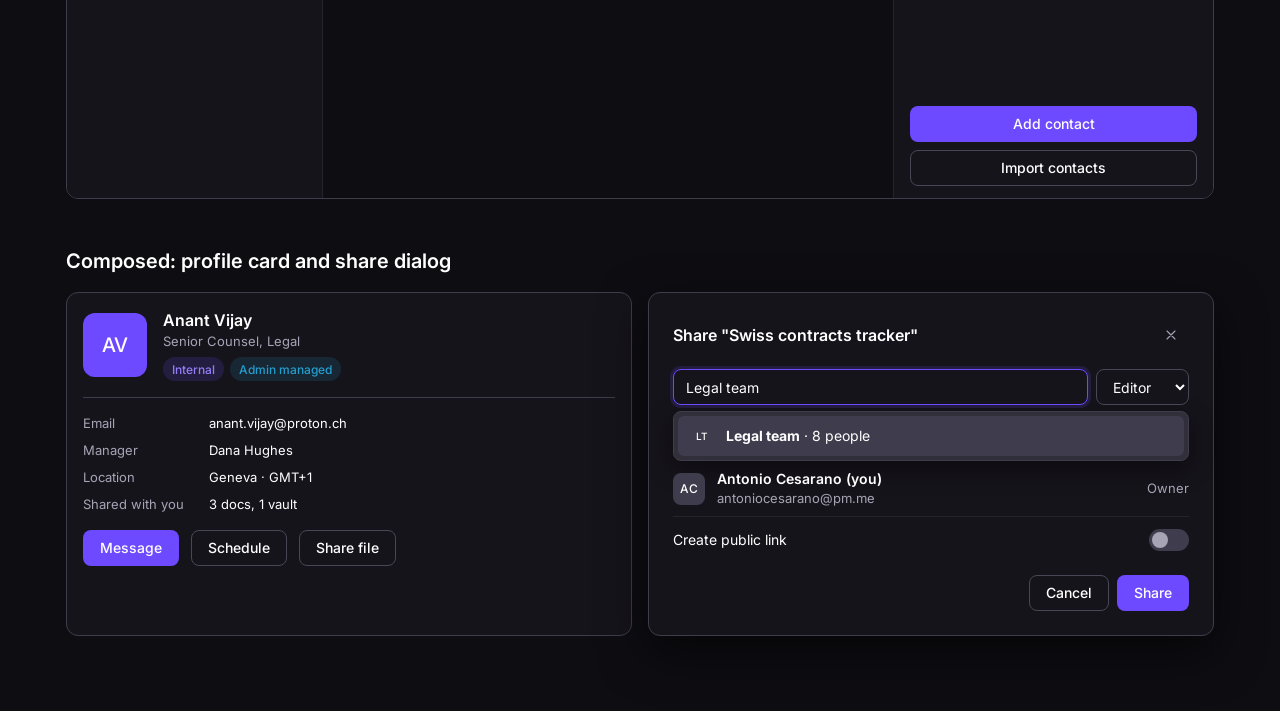
==== commit 95b4f8b4: "yay" ====
--- a/design-system/index.html
+++ b/design-system/index.html
@@ -13,6 +13,7 @@
    ========================================================================== */
 
 @import url("https://fonts.googleapis.com/css2?family=Inter:wght@400;500;600;700&display=swap");
+@import url("https://fonts.googleapis.com/css2?family=Material+Symbols+Rounded:opsz,wght,FILL,GRAD@20..48,300..600,0..1,-25..0&display=block");
 
 :root {
   /* ---------- Surfaces (sampled) ---------- */
@@ -326,6 +327,30 @@
 .pt-stack { display: flex; flex-direction: column; gap: var(--pt-s2); }
 .pt-grow { flex: 1; }
 
+
+/* ---------- Icons: Material Symbols Rounded ----------
+   <span class="pt-icon" aria-hidden="true">verified_user</span>
+   Names: https://fonts.google.com/icons (Rounded style). Weight 400 by default,
+   matching Proton's thin line icons. Add a text label or aria-label for meaning. */
+.pt-icon {
+  font-family: "Material Symbols Rounded"; font-weight: normal; font-style: normal;
+  font-size: 20px; line-height: 1; letter-spacing: normal; text-transform: none;
+  display: inline-block; white-space: nowrap; direction: ltr; overflow: hidden;
+  width: 1em; height: 1em; flex: none; vertical-align: middle; user-select: none;
+  -webkit-font-smoothing: antialiased;
+  font-variation-settings: "FILL" 0, "wght" 400, "GRAD" 0, "opsz" 20;
+}
+.pt-icon--xs { font-size: 14px; font-variation-settings: "FILL" 0, "wght" 400, "GRAD" 0, "opsz" 20; }
+.pt-icon--sm { font-size: 16px; }
+.pt-icon--lg { font-size: 24px; font-variation-settings: "FILL" 0, "wght" 400, "GRAD" 0, "opsz" 24; }
+.pt-icon--xl { font-size: 32px; font-variation-settings: "FILL" 0, "wght" 300, "GRAD" 0, "opsz" 40; }
+.pt-icon--fill { font-variation-settings: "FILL" 1, "wght" 400, "GRAD" 0, "opsz" 20; }
+.pt-icon--weak { color: var(--pt-text-weak); }
+.pt-icon--brand { color: var(--pt-primary-soft); }
+.pt-icon--success { color: var(--pt-success); }
+.pt-icon--warning { color: var(--pt-warning); }
+.pt-icon--danger { color: var(--pt-danger); }
+.pt-icon-tile { display: inline-grid; place-items: center; width: 36px; height: 36px; border-radius: var(--pt-r-lg, 10px); background: var(--pt-primary-tint); color: var(--pt-primary-soft); }
 </style>
 <style>
   body { margin: 0; }
@@ -431,6 +456,28 @@
         <div class="wrap"><span class="pt-checkbox"></span> All day <span class="pt-checkbox pt-checkbox--on"><svg class="i" viewBox="0 0 24 24" style="width:12px;height:12px;stroke-width:3"><path d="M5 12l5 5 9-10"/></svg></span> Checked <span class="pt-toggle"></span> Off <span class="pt-toggle pt-toggle--on"></span> On</div>
       </div>
     </div>
+  </section>
+
+  <!-- ============ Icons ============ -->
+  <section>
+    <h2 class="pt-h3">Icons (Material Symbols Rounded)</h2>
+    <p class="pt-weak" style="margin:4px 0 12px;color:var(--pt-text-weak);font-size:13px">Use <code>&lt;span class="pt-icon"&gt;name&lt;/span&gt;</code>. Sizes <code>--xs / --sm / --lg / --xl</code>, filled with <code>--fill</code>, colours <code>--weak / --brand / --success / --warning / --danger</code>. Names from fonts.google.com/icons.</p>
+    <div class="demo icon-grid"><div class="ic"><span class="pt-icon pt-icon--lg" aria-hidden="true">contacts</span><b>Contacts</b><code>contacts</code></div><div class="ic"><span class="pt-icon pt-icon--lg" aria-hidden="true">mail</span><b>Mail</b><code>mail</code></div><div class="ic"><span class="pt-icon pt-icon--lg" aria-hidden="true">calendar_month</span><b>Calendar</b><code>calendar_month</code></div><div class="ic"><span class="pt-icon pt-icon--lg" aria-hidden="true">folder</span><b>Drive</b><code>folder</code></div><div class="ic"><span class="pt-icon pt-icon--lg" aria-hidden="true">description</span><b>Docs</b><code>description</code></div><div class="ic"><span class="pt-icon pt-icon--lg" aria-hidden="true">key</span><b>Pass</b><code>key</code></div><div class="ic"><span class="pt-icon pt-icon--lg" aria-hidden="true">verified_user</span><b>Verified</b><code>verified_user</code></div><div class="ic"><span class="pt-icon pt-icon--lg" aria-hidden="true">gpp_maybe</span><b>Look-alike</b><code>gpp_maybe</code></div><div class="ic"><span class="pt-icon pt-icon--lg" aria-hidden="true">warning</span><b>Warning</b><code>warning</code></div><div class="ic"><span class="pt-icon pt-icon--lg" aria-hidden="true">shield_lock</span><b>Encrypted</b><code>shield_lock</code></div><div class="ic"><span class="pt-icon pt-icon--lg" aria-hidden="true">history</span><b>History</b><code>history</code></div><div class="ic"><span class="pt-icon pt-icon--lg" aria-hidden="true">schedule</span><b>First seen</b><code>schedule</code></div><div class="ic"><span class="pt-icon pt-icon--lg" aria-hidden="true">domain_verification</span><b>Domain</b><code>domain_verification</code></div><div class="ic"><span class="pt-icon pt-icon--lg" aria-hidden="true">group</span><b>Group</b><code>group</code></div><div class="ic"><span class="pt-icon pt-icon--lg" aria-hidden="true">share</span><b>Share</b><code>share</code></div><div class="ic"><span class="pt-icon pt-icon--lg" aria-hidden="true">person</span><b>Person</b><code>person</code></div><div class="ic"><span class="pt-icon pt-icon--lg" aria-hidden="true">search</span><b>Search</b><code>search</code></div><div class="ic"><span class="pt-icon pt-icon--lg" aria-hidden="true">more_vert</span><b>More</b><code>more_vert</code></div></div>
+    <div class="demo wrap" style="margin-top:12px">
+      <span class="pt-icon pt-icon--xs">verified_user</span><span class="pt-icon pt-icon--sm">verified_user</span><span class="pt-icon">verified_user</span><span class="pt-icon pt-icon--lg">verified_user</span><span class="pt-icon pt-icon--xl">verified_user</span>
+      <span class="pt-icon pt-icon--lg pt-icon--fill pt-icon--success">verified_user</span><span class="pt-icon pt-icon--lg pt-icon--fill pt-icon--warning">gpp_maybe</span><span class="pt-icon pt-icon--lg pt-icon--fill pt-icon--danger">report</span>
+      <span class="pt-icon-tile"><span class="pt-icon">contact_page</span></span>
+      <button class="pt-btn pt-btn--secondary"><span class="pt-icon pt-icon--sm">share</span>Share</button>
+      <button class="pt-icon-btn pt-icon-btn--bordered" aria-label="More"><span class="pt-icon">more_vert</span></button>
+    </div>
+    <style>
+      .icon-grid { display: grid; grid-template-columns: repeat(auto-fill, minmax(110px, 1fr)); gap: 8px; }
+      .icon-grid .ic { display: flex; flex-direction: column; align-items: center; gap: 6px; padding: 14px 8px; border-radius: 10px; background: var(--pt-bg-norm); border: 1px solid var(--pt-border-weak); transition: border-color .15s, background-color .15s, transform .15s; }
+      .icon-grid .ic:hover { border-color: var(--pt-primary); background: var(--pt-bg-raised); transform: translateY(-2px); }
+      .icon-grid .ic .pt-icon { color: var(--pt-primary-soft); }
+      .icon-grid b { font-size: 12px; font-weight: 600; }
+      .icon-grid code { font-size: 10.5px; color: var(--pt-text-hint); }
+    </style>
   </section>
 
   <!-- ============ Feedback ============ -->
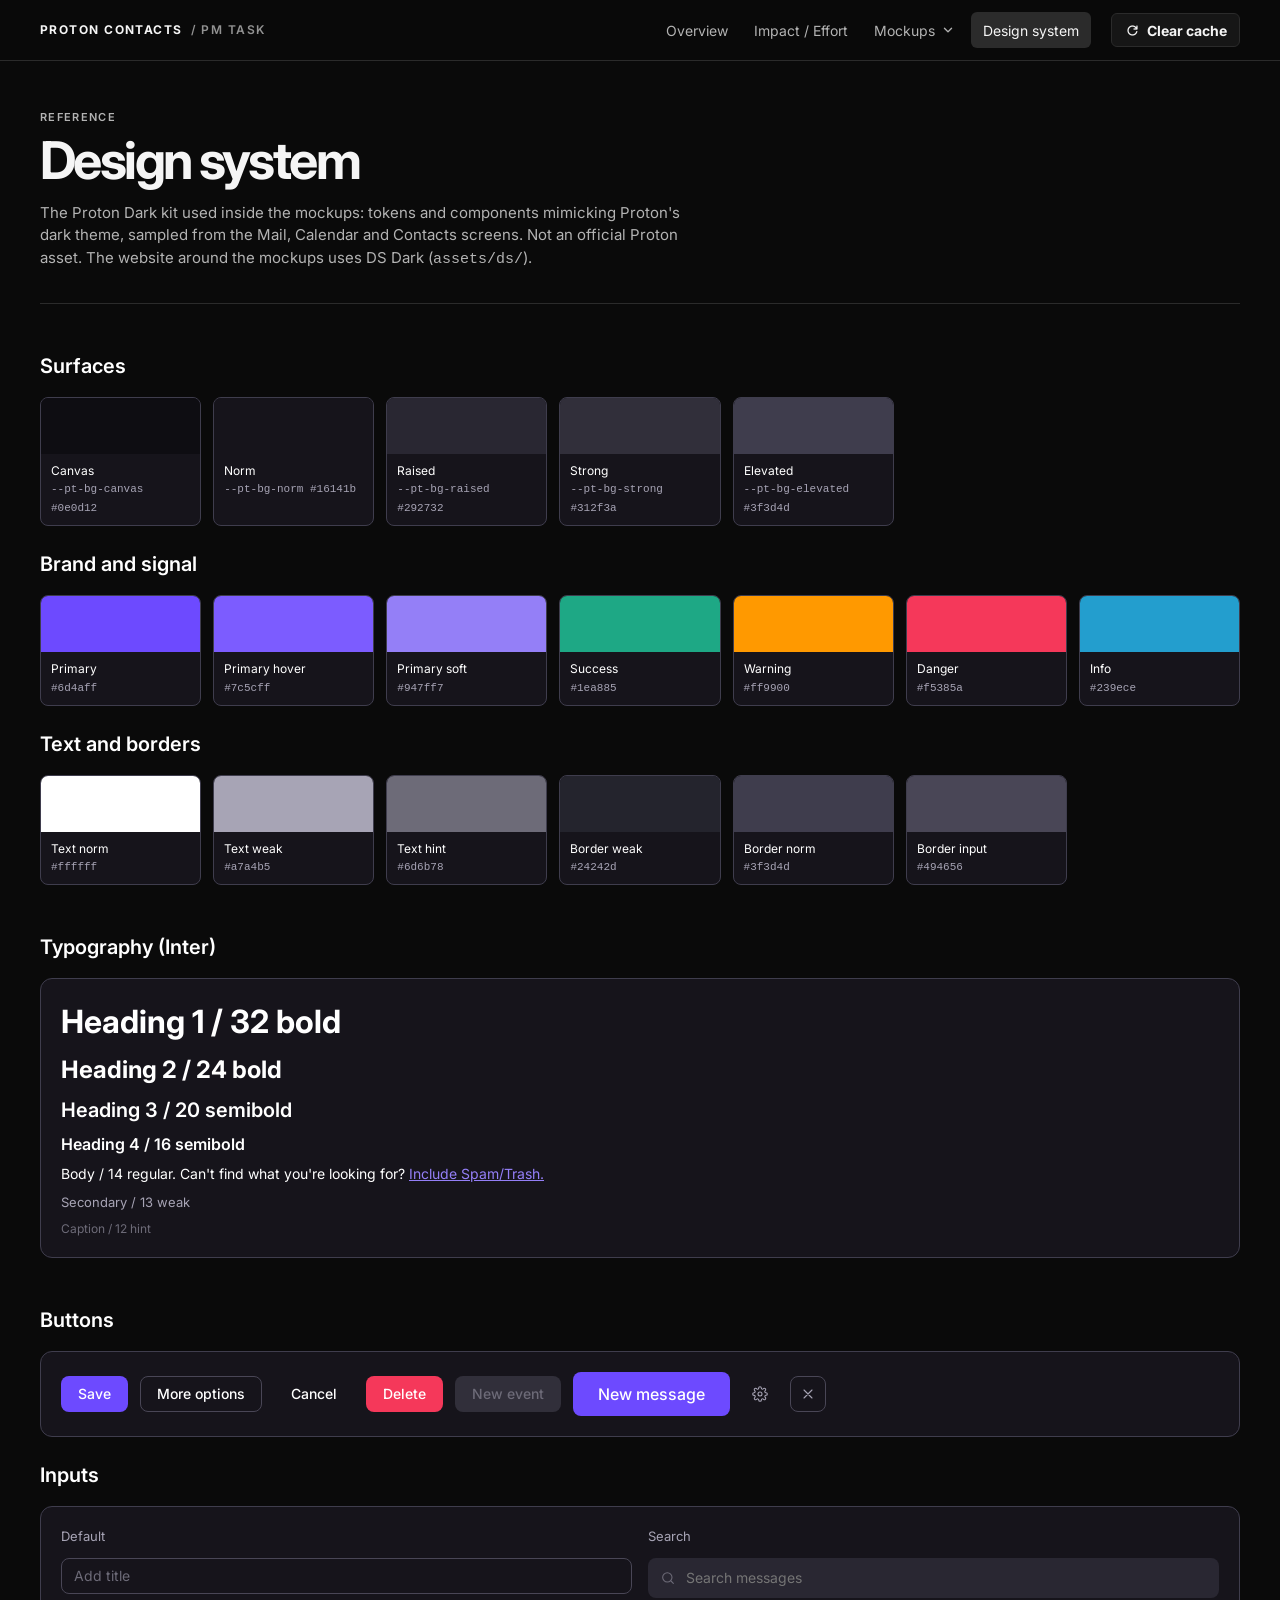
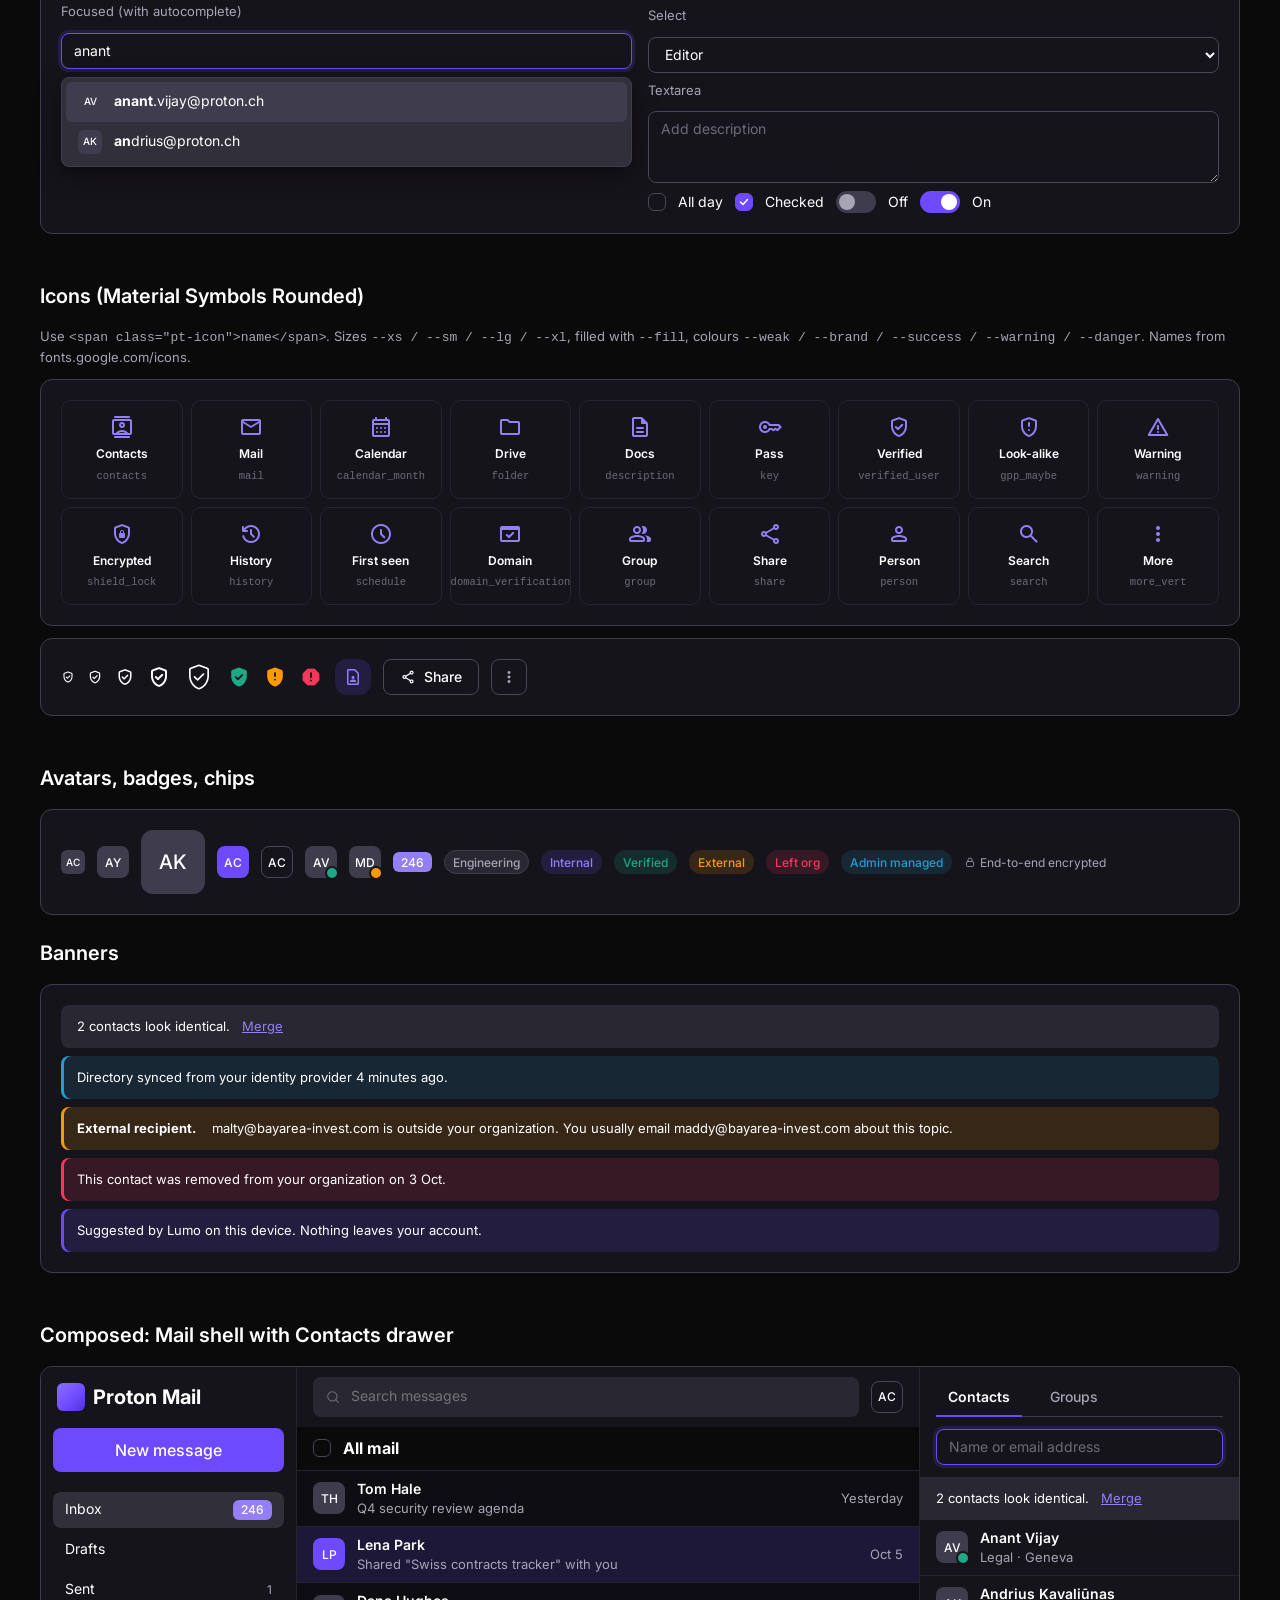
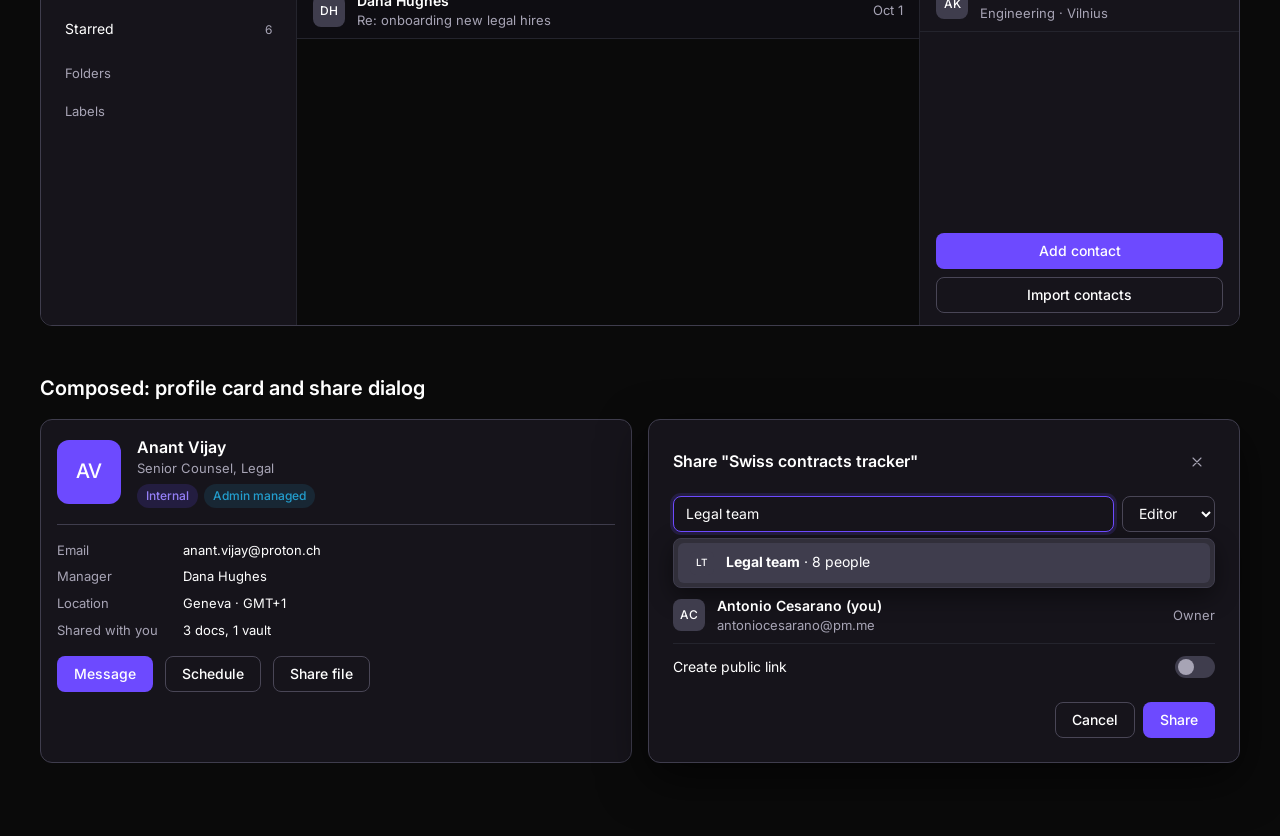
==== commit 29fc40a1: "V5" ====
--- a/design-system/index.html
+++ b/design-system/index.html
@@ -3,7 +3,9 @@
 <head>
 <meta charset="utf-8">
 <meta name="viewport" content="width=device-width, initial-scale=1">
-<title>Proton Dark Kit</title>
+<title>Design system · Reference</title>
+<link rel="stylesheet" href="../assets/ds/ds.css">
+<link rel="stylesheet" href="../assets/site.css">
 <style>
 /* ==========================================================================
    Proton Dark (mimic) Design System
@@ -354,7 +356,8 @@
 </style>
 <style>
   body { margin: 0; }
-  .doc { max-width: 1180px; margin: 0 auto; padding: 40px 16px 80px; }
+  .doc { width: min(var(--site-max, 1400px), 100%); margin: 0 auto; padding: 0 var(--site-pad, 16px) 80px; }
+  body.pt { background: #0a0a0a; }
   .doc section { margin-top: 48px; }
   .doc h2 { margin-bottom: 16px; }
   .grid { display: grid; gap: 12px; grid-template-columns: repeat(auto-fill, minmax(150px, 1fr)); }
@@ -376,9 +379,12 @@
 <body class="pt">
 <script src="../assets/site-nav.js"></script>
 <div class="doc">
-
-  <div class="pt-row-flex"><span class="pt-logo__mark"></span><h1 class="pt-h1">Proton Dark Kit</h1></div>
-  <p class="pt-weak">Tokens and components mimicking Proton's dark theme, sampled from the Mail, Calendar and Contacts screens. For interview mockups, not an official Proton asset.</p>
+  <header class="ds-system site-head">
+    <span class="ds-label">Reference</span>
+    <h1 class="site-head__title">Design system</h1>
+    <p class="site-head__sub">The Proton Dark kit used inside the mockups: tokens and components mimicking Proton's dark theme, sampled from the Mail, Calendar and Contacts screens. Not an official Proton asset. The website around the mockups uses DS Dark (<code>assets/ds/</code>).</p>
+    <hr class="site-head__divider">
+  </header>
 
   <!-- ============ Colours ============ -->
   <section>
--- a/assets/ds/ds.css
+++ b/assets/ds/ds.css
@@ -0,0 +1,103 @@
+/* DS Dark v1.0 — every selector and token is scoped to .ds-system. */
+.ds-system {
+  --ds-black:#000; --ds-bg:#0a0a0a; --ds-surface:#0e0e0e; --ds-raised:#161616;
+  --ds-hover:#222; --ds-border:#2b2b2b; --ds-border-strong:#5f5f5f;
+  --ds-text:#f5f5f5; --ds-muted:#b3b3b3; --ds-subtle:#929292;
+  --ds-primary:#f5f5f5; --ds-on-primary:#0a0a0a; --ds-accent:#9acbea;
+  --ds-danger:#ffaaa8; --ds-success:#add7b7;
+  --ds-font:Inter,ui-sans-serif,system-ui,-apple-system,BlinkMacSystemFont,"Segoe UI",Arial,sans-serif;
+  --ds-space-1:4px; --ds-space-2:8px; --ds-space-3:12px; --ds-space-4:16px;
+  --ds-space-5:24px; --ds-space-6:32px; --ds-space-7:48px; --ds-space-8:64px;
+  --ds-radius-sm:6px; --ds-radius:12px; --ds-radius-lg:20px; --ds-radius-pill:999px;
+  --ds-shadow:0 16px 48px #0008; --ds-duration:140ms;
+  color-scheme:dark; font:400 14px/1.5 var(--ds-font); color:var(--ds-text); background:var(--ds-bg);
+  -webkit-font-smoothing:antialiased; isolation:isolate;
+}
+.ds-system, .ds-system *, .ds-system *::before, .ds-system *::after { box-sizing:border-box; }
+.ds-system :where(h1,h2,h3,p,figure) { margin:0; }
+.ds-system :where(button,input,select,textarea) { font:inherit; }
+.ds-system :where(button,a,input,select,textarea,summary,[tabindex]):focus-visible { outline:2px solid var(--ds-accent); outline-offset:4px; }
+.ds-system :where([hidden]) { display:none !important; }
+.ds-system ::selection { background:var(--ds-text); color:var(--ds-black); }
+.ds-system .ds-container { width:min(1280px,100%); margin-inline:auto; padding:48px clamp(20px,5vw,64px); }
+.ds-system .ds-stack { display:flex; flex-direction:column; gap:var(--ds-space-4); }
+.ds-system .ds-row { display:flex; flex-wrap:wrap; align-items:center; gap:12px; }
+.ds-system .ds-between { justify-content:space-between; }
+.ds-system .ds-grid { display:grid; grid-template-columns:repeat(12,minmax(0,1fr)); gap:20px; }
+.ds-system .ds-col-4 { grid-column:span 4; } .ds-system .ds-col-6 { grid-column:span 6; } .ds-system .ds-col-8 { grid-column:span 8; } .ds-system .ds-col-12 { grid-column:span 12; }
+.ds-system .ds-display { font-size:clamp(40px,6vw,76px); font-weight:700; line-height:1.06; letter-spacing:-.055em; }
+.ds-system .ds-heading { font-size:28px; font-weight:600; line-height:1.2; letter-spacing:-.035em; }
+.ds-system .ds-title { font-size:18px; font-weight:600; letter-spacing:-.02em; }
+.ds-system .ds-lead { font-size:18px; color:var(--ds-muted); }
+.ds-system .ds-muted { color:var(--ds-muted); } .ds-system .ds-small { font-size:12px; }
+.ds-system .ds-label { display:block; font-size:11px; font-weight:600; letter-spacing:.12em; text-transform:uppercase; margin-bottom:8px; color:var(--ds-muted); }
+.ds-system .ds-number { font-size:36px; font-weight:650; line-height:1.2; letter-spacing:-.045em; font-variant-numeric:tabular-nums; }
+.ds-system .ds-card { background:var(--ds-surface); border:1px solid var(--ds-border); border-radius:var(--ds-radius); padding:24px; min-width:0; }
+.ds-system .ds-card--raised { background:var(--ds-raised); }
+.ds-system .ds-glass { background:#161616bf; border:1px solid #ffffff1f; backdrop-filter:blur(20px); -webkit-backdrop-filter:blur(20px); }
+.ds-system .ds-divider { border:0; border-top:1px solid var(--ds-border); margin:24px 0; }
+.ds-system .ds-button { display:inline-flex; align-items:center; justify-content:center; gap:8px; min-height:44px; padding:10px 16px; border:1px solid var(--ds-border); border-radius:var(--ds-radius-sm); background:var(--ds-raised); color:var(--ds-text); text-decoration:none; cursor:pointer; font-weight:500; transition:background var(--ds-duration),border-color var(--ds-duration); }
+.ds-system .ds-button:hover { background:var(--ds-hover); border-color:var(--ds-border-strong); }
+.ds-system .ds-button--primary { background:var(--ds-primary); color:var(--ds-on-primary); border-color:var(--ds-primary); }
+.ds-system .ds-button--primary:hover { background:#dcdcdc; color:var(--ds-on-primary); }
+.ds-system .ds-button--ghost { background:transparent; border-color:transparent; }
+.ds-system .ds-button--danger { color:var(--ds-danger); }
+.ds-system .ds-button--pill { border-radius:var(--ds-radius-pill); }
+.ds-system .ds-button--icon { width:44px; padding:10px; }
+.ds-system .ds-button:disabled { opacity:.4; cursor:not-allowed; }
+.ds-system .ds-icon { width:18px; height:18px; fill:none; stroke:currentColor; stroke-width:1.7; stroke-linecap:round; stroke-linejoin:round; flex-shrink:0; }
+.ds-system .ds-field { display:flex; flex-direction:column; gap:8px; }
+.ds-system .ds-field > label { font-weight:500; }
+.ds-system .ds-input, .ds-system .ds-select, .ds-system .ds-textarea { width:100%; min-height:44px; padding:11px 14px; border:1px solid var(--ds-border-strong); border-radius:var(--ds-radius-sm); background:var(--ds-bg); color:var(--ds-text); }
+.ds-system .ds-input::placeholder, .ds-system .ds-textarea::placeholder { color:var(--ds-subtle); opacity:1; }
+.ds-system .ds-input:hover, .ds-system .ds-select:hover, .ds-system .ds-textarea:hover { border-color:var(--ds-border-strong); }
+.ds-system :where(.ds-input,.ds-textarea)[aria-invalid=true] { border-color:var(--ds-danger); }
+.ds-system .ds-input:disabled { opacity:.45; cursor:not-allowed; }
+.ds-system .ds-textarea { resize:vertical; min-height:100px; }
+.ds-system .ds-error { color:var(--ds-danger); font-size:12px; }
+.ds-system .ds-check { display:flex; align-items:center; gap:12px; cursor:pointer; }
+.ds-system .ds-checkbox, .ds-system .ds-radio { appearance:none; width:20px; height:20px; margin:0; flex-shrink:0; border:1px solid var(--ds-border-strong); background:var(--ds-bg); border-radius:5px; cursor:pointer; display:grid; place-content:center; }
+.ds-system .ds-checkbox:checked { background:var(--ds-text); border-color:var(--ds-text); }
+.ds-system .ds-checkbox:checked::after { content:""; width:10px; height:6px; border-left:2px solid var(--ds-black); border-bottom:2px solid var(--ds-black); transform:rotate(-45deg) translateY(-1px); }
+.ds-system .ds-radio { border-radius:50%; } .ds-system .ds-radio:checked::after { content:""; width:8px; height:8px; background:var(--ds-text); border-radius:50%; box-shadow:0 0 9px #fff5; }
+.ds-system .ds-switch { appearance:none; position:relative; width:44px; height:26px; margin:0; flex-shrink:0; border-radius:99px; border:1px solid var(--ds-border-strong); background:var(--ds-hover); cursor:pointer; transition:background var(--ds-duration); }
+.ds-system .ds-switch::after { content:""; position:absolute; top:3px; left:3px; width:18px; height:18px; border-radius:50%; background:var(--ds-muted); transition:transform var(--ds-duration); }
+.ds-system .ds-switch:checked { background:var(--ds-text); } .ds-system .ds-switch:checked::after { background:var(--ds-black); transform:translateX(18px); }
+.ds-system :where(.ds-switch,.ds-checkbox,.ds-radio):disabled { opacity:.4; cursor:not-allowed; }
+.ds-system .ds-badge { display:inline-flex; align-items:center; gap:6px; border:1px solid var(--ds-border); background:var(--ds-raised); border-radius:99px; font-size:12px; padding:3px 9px; white-space:nowrap; }
+.ds-system .ds-badge--success { color:var(--ds-success); } .ds-system .ds-badge--danger { color:var(--ds-danger); }
+.ds-system .ds-avatar { width:36px; height:36px; display:inline-grid; place-content:center; border-radius:50%; background:var(--ds-hover); border:1px solid var(--ds-border-strong); font-size:12px; font-weight:600; flex-shrink:0; }
+.ds-system .ds-tabs { display:flex; width:fit-content; max-width:100%; overflow:auto; padding:4px; gap:4px; background:var(--ds-raised); border:1px solid var(--ds-border); border-radius:9px; }
+.ds-system .ds-tab { border:0; border-radius:5px; color:var(--ds-muted); background:transparent; padding:9px 16px; white-space:nowrap; cursor:pointer; }
+.ds-system .ds-tab[aria-selected=true] { background:var(--ds-border); color:var(--ds-text); }
+.ds-system .ds-panel { padding-top:20px; }
+.ds-system .ds-table-wrap { overflow-x:auto; }
+.ds-system .ds-table { width:100%; border-collapse:collapse; text-align:left; white-space:nowrap; }
+.ds-system .ds-table :where(th,td) { padding:14px 12px; border-bottom:1px solid var(--ds-border); }
+.ds-system .ds-table th { font-weight:500; font-size:12px; color:var(--ds-muted); }
+.ds-system .ds-table tbody tr:hover { background:var(--ds-raised); } .ds-system .ds-table tbody tr:last-child td { border-bottom:0; }
+.ds-system .ds-table .ds-align-right { text-align:right; font-variant-numeric:tabular-nums; }
+.ds-system .ds-accordion { border-bottom:1px solid var(--ds-border); }
+.ds-system .ds-accordion summary { cursor:pointer; padding:16px 0; font-weight:500; }
+.ds-system .ds-accordion > p { padding:0 0 16px; color:var(--ds-muted); }
+.ds-system .ds-alert { border:1px solid var(--ds-border-strong); border-radius:8px; padding:16px; background:var(--ds-raised); }
+.ds-system .ds-dialog { background:var(--ds-raised); color:var(--ds-text); border:1px solid var(--ds-border-strong); border-radius:16px; padding:28px; width:min(440px,calc(100vw - 32px)); box-shadow:var(--ds-shadow); }
+.ds-system .ds-dialog::backdrop { background:#000b; backdrop-filter:blur(4px); }
+.ds-system .ds-toast { position:fixed; bottom:24px; right:24px; z-index:1000; width:min(360px,calc(100vw - 48px)); padding:16px 20px; border:1px solid var(--ds-border-strong); border-radius:12px; background:var(--ds-raised); box-shadow:var(--ds-shadow); }
+.ds-system .ds-chart { width:100%; height:auto; display:block; color:var(--ds-accent); }
+.ds-system .ds-progress { appearance:none; width:100%; height:6px; border:0; border-radius:99px; overflow:hidden; background:var(--ds-border); color:var(--ds-text); }
+.ds-system .ds-progress::-webkit-progress-bar { background:var(--ds-border); } .ds-system .ds-progress::-webkit-progress-value { background:var(--ds-text); } .ds-system .ds-progress::-moz-progress-bar { background:var(--ds-text); }
+.ds-system .ds-code { font:12px/1.7 ui-monospace,SFMono-Regular,Consolas,monospace; color:var(--ds-muted); background:var(--ds-bg); padding:16px; border:1px solid var(--ds-border); border-radius:8px; overflow:auto; }
+/* Showcase utilities; also available to consuming pages. */
+.ds-system .ds-section { margin-top:64px; scroll-margin-top:24px; }
+.ds-system .ds-section-head { display:flex; align-items:baseline; justify-content:space-between; flex-wrap:wrap; gap:12px; margin-bottom:24px; }
+.ds-system .ds-nav { display:flex; flex-wrap:wrap; gap:24px; }
+.ds-system .ds-nav a { color:var(--ds-muted); text-decoration:none; } .ds-system .ds-nav a:hover { color:var(--ds-text); }
+.ds-system .ds-hero { padding:64px 0 40px; max-width:860px; }
+.ds-system .ds-swatches { display:grid; grid-template-columns:repeat(6,minmax(0,1fr)); gap:12px; }
+.ds-system .ds-swatch { height:80px; border:1px solid var(--ds-border); border-radius:8px; margin-bottom:10px; background:var(--ds-swatch); }
+.ds-system .ds-full { width:100%; } .ds-system .ds-grow { flex:1; min-width:0; }
+.ds-system .ds-sr-only { position:absolute; width:1px; height:1px; padding:0; margin:-1px; overflow:hidden; clip:rect(0,0,0,0); white-space:nowrap; border:0; }
+@media (max-width:900px) { .ds-system :where(.ds-col-4,.ds-col-6,.ds-col-8) { grid-column:span 6; } }
+@media (max-width:640px) { .ds-system .ds-container { padding:24px 20px; } .ds-system :where(.ds-col-4,.ds-col-6,.ds-col-8) { grid-column:span 12; } .ds-system .ds-swatches { grid-template-columns:repeat(3,minmax(0,1fr)); } .ds-system .ds-hero { padding-top:48px; } .ds-system .ds-card { padding:20px; } }
+@media (prefers-reduced-motion:reduce) { .ds-system *, .ds-system *::before, .ds-system *::after { transition:none !important; animation:none !important; scroll-behavior:auto !important; } }
--- a/assets/site.css
+++ b/assets/site.css
@@ -0,0 +1,107 @@
+/* Website layer on top of DS Dark (assets/ds/ds.css).
+   The website frame (nav, page headers, home, mockups overview, matrix chrome)
+   uses DS Dark. Proton styling stays inside the mockup frames only.
+   Every rule that uses DS tokens is scoped to .ds-system, like the kit. */
+
+:root { color-scheme: dark; --site-max: 1400px; --site-pad: clamp(16px, 4vw, 40px); }
+html, body { background: #0a0a0a; }
+body { margin: 0; }
+body.ds-system { min-height: 100vh; }
+
+/* Shared container: nav, headers and content line up on every page */
+.site-wrap { width: min(var(--site-max), 100%); margin-inline: auto; padding-inline: var(--site-pad); }
+.site-main { padding-bottom: 96px; }
+
+/* ---------- Page header: small label, large title, optional controls, divider ---------- */
+.ds-system.site-head { padding-top: 48px; background: transparent; }
+.ds-system .site-head__row { display: flex; flex-wrap: wrap; align-items: flex-end; justify-content: space-between; gap: 20px 32px; }
+.ds-system .site-head .ds-label { margin-bottom: 12px; }
+.ds-system .site-head__title { font-size: clamp(34px, 4.4vw, 52px); font-weight: 700; line-height: 1.04; letter-spacing: -.05em; }
+.ds-system .site-head__sub { margin-top: 14px; max-width: 72ch; color: var(--ds-muted); font-size: 15px; }
+.ds-system .site-head__divider { border: 0; border-top: 1px solid var(--ds-border); margin: 32px 0; }
+@media (max-width: 640px) { .ds-system.site-head { padding-top: 32px; } .ds-system .site-head__divider { margin: 24px 0; } }
+
+/* Segmented switch (DS tabs used as buttons) */
+.ds-system .ds-tab { display: inline-flex; align-items: center; gap: 8px; transition: background-color var(--ds-duration), color var(--ds-duration), box-shadow .2s; }
+.ds-system .ds-tab:hover { color: var(--ds-text); background: var(--ds-hover); }
+.ds-system .ds-tab[aria-pressed="true"] { background: var(--ds-border); color: var(--ds-text); }
+.ds-system .ds-tab .ms { font-size: 18px; }
+
+/* Interactive elements light up a little */
+.ds-system .ds-button { transition: background-color var(--ds-duration), border-color var(--ds-duration), color var(--ds-duration), box-shadow .2s; }
+.ds-system .ds-button:hover, .ds-system .ds-tab:hover { box-shadow: 0 0 0 1px #ffffff12, 0 0 24px -8px #ffffff66; }
+.ds-system .ds-button--primary:hover { box-shadow: 0 0 28px -6px #ffffff8c; }
+.ds-system .ds-button .ms { font-size: 18px; }
+
+/* Small text under a mockup (hints, scenario notes) */
+.ds-system.site-note { background: transparent; margin-top: 16px; display: flex; flex-direction: column; gap: 6px; }
+.ds-system.site-note p { display: flex; gap: 8px; align-items: flex-start; color: var(--ds-subtle); font-size: 13px; max-width: 110ch; }
+.ds-system.site-note p b { color: var(--ds-muted); font-weight: 600; }
+.ds-system.site-note .ms { font-size: 17px; margin-top: 1px; color: var(--ds-muted); }
+
+/* ---------- Home hero ---------- */
+.ds-system .site-hero { padding: 72px 0 8px; max-width: 920px; display: flex; flex-direction: column; gap: 18px; }
+.ds-system .site-hero .ds-row { margin-top: 10px; }
+@media (max-width: 640px) { .ds-system .site-hero { padding-top: 44px; } }
+
+/* ---------- Sections ---------- */
+.ds-system .site-section { margin-top: 64px; scroll-margin-top: 80px; }
+.ds-system .site-section:first-child, .ds-system .site-head + .site-section { margin-top: 0; }
+.ds-system .site-section__intro { color: var(--ds-muted); max-width: 80ch; margin: -8px 0 0; }
+.ds-system .site-points { display: flex; flex-wrap: wrap; gap: 8px; margin-top: 16px; }
+.ds-system .site-points .ds-badge { color: var(--ds-muted); padding: 4px 10px; }
+.ds-system .site-points .ms { font-size: 15px; color: var(--ds-text); }
+.ds-system .site-subhead { display: flex; flex-wrap: wrap; align-items: baseline; gap: 6px 14px; margin: 40px 0 16px; }
+.ds-system .site-subhead .ds-small { color: var(--ds-subtle); }
+.ds-system .site-subhead a { margin-left: auto; color: var(--ds-muted); font-size: 13px; text-decoration: none; display: inline-flex; align-items: center; gap: 4px; }
+.ds-system .site-subhead a:hover { color: var(--ds-text); }
+.ds-system .site-subhead a .ms { font-size: 16px; }
+
+/* ---------- Grids ---------- */
+.ds-system .site-grid { display: grid; gap: 16px; grid-template-columns: repeat(3, minmax(0, 1fr)); }
+.ds-system .site-grid--2 { grid-template-columns: repeat(2, minmax(0, 1fr)); }
+.ds-system .site-grid--4 { grid-template-columns: repeat(4, minmax(0, 1fr)); }
+@media (max-width: 1100px) { .ds-system .site-grid--4 { grid-template-columns: repeat(2, minmax(0, 1fr)); } }
+@media (max-width: 900px) { .ds-system .site-grid { grid-template-columns: repeat(2, minmax(0, 1fr)); } }
+@media (max-width: 640px) { .ds-system .site-grid, .ds-system .site-grid--2, .ds-system .site-grid--4 { grid-template-columns: 1fr; } }
+
+/* ---------- Link cards (with optional screenshot) ---------- */
+.ds-system .site-card { position: relative; display: flex; flex-direction: column; min-width: 0; overflow: hidden; background: var(--ds-surface); border: 1px solid var(--ds-border); border-radius: var(--ds-radius); color: inherit; text-decoration: none;
+  transition: border-color .2s, background-color .2s, box-shadow .25s, transform .25s cubic-bezier(.2,.7,.2,1); }
+.ds-system .site-card:hover { border-color: var(--ds-border-strong); background: #121212; box-shadow: 0 0 0 1px #ffffff0f, 0 22px 50px -26px #ffffff40; transform: translateY(-2px); }
+.ds-system .site-card:focus-visible { outline: 2px solid var(--ds-accent); outline-offset: 4px; }
+.ds-system .site-card__shot { position: relative; aspect-ratio: 16 / 10; overflow: hidden; background: var(--ds-black); border-bottom: 1px solid var(--ds-border); }
+.ds-system .site-grid--2 .site-card__shot { aspect-ratio: 16 / 9; }
+.ds-system .site-card__shot img { position: absolute; inset: 0; width: 100%; height: 100%; object-fit: cover; object-position: top left; filter: brightness(.9); transition: transform .5s cubic-bezier(.2,.7,.2,1), filter .3s; }
+.ds-system .site-card:hover .site-card__shot img { transform: scale(1.03); filter: none; }
+.ds-system .site-card__badge { position: absolute; left: 12px; top: 12px; display: inline-flex; align-items: center; gap: 6px; height: 26px; padding: 0 10px; border-radius: var(--ds-radius-pill); background: #0a0a0acc; border: 1px solid #ffffff26; font-size: 12px; font-weight: 500; -webkit-backdrop-filter: blur(8px); backdrop-filter: blur(8px); }
+.ds-system .site-card__badge .ms { font-size: 15px; }
+.ds-system .site-card__body { padding: 18px 20px 20px; display: flex; flex-direction: column; gap: 8px; flex: 1; }
+.ds-system .site-card__body .ds-label { margin: 0; }
+.ds-system .site-card__title { font-size: 17px; font-weight: 600; letter-spacing: -.02em; line-height: 1.3; display: flex; align-items: center; gap: 8px; }
+.ds-system .site-card__title .ms { font-size: 20px; color: var(--ds-muted); }
+.ds-system .site-card__title .ds-badge { margin-left: auto; font-weight: 500; }
+.ds-system .site-card__desc { color: var(--ds-muted); font-size: 13.5px; }
+.ds-system .site-card__desc b { color: var(--ds-text); font-weight: 600; }
+.ds-system .site-card__list { margin: 4px 0 0; padding: 0; list-style: none; display: flex; flex-direction: column; gap: 8px; color: var(--ds-muted); font-size: 13.5px; }
+.ds-system .site-card__list li { display: flex; gap: 10px; }
+.ds-system .site-card__list .ms { font-size: 18px; color: var(--ds-text); flex: none; margin-top: 1px; }
+.ds-system .site-card__go { margin-top: auto; padding-top: 10px; display: inline-flex; align-items: center; gap: 6px; font-size: 13px; font-weight: 500; color: var(--ds-text); }
+.ds-system .site-card__go .ms { font-size: 17px; transition: transform .2s; }
+.ds-system .site-card:hover .site-card__go .ms { transform: translate(2px, -2px); }
+
+/* Wide card: screenshot on the left, text on the right */
+.ds-system .site-card--wide { display: grid; grid-template-columns: minmax(0, 1.55fr) minmax(0, 1fr); }
+.ds-system .site-card--wide .site-card__shot { border-bottom: 0; border-right: 1px solid var(--ds-border); }
+.ds-system .site-card--wide .site-card__body { padding: 28px; gap: 12px; }
+.ds-system .site-card--wide .site-card__title { font-size: 22px; }
+@media (max-width: 900px) { .ds-system .site-card--wide { grid-template-columns: 1fr; } .ds-system .site-card--wide .site-card__shot { border-right: 0; border-bottom: 1px solid var(--ds-border); } }
+
+/* Plain row card (no screenshot) */
+.ds-system .site-card--row { flex-direction: row; align-items: center; gap: 16px; padding: 18px 20px; }
+.ds-system .site-card--row .site-card__body { padding: 0; }
+.ds-system .site-card--row .site-card__go { margin: 0 0 0 auto; padding: 0; white-space: nowrap; }
+.ds-system .site-card__icon { width: 44px; height: 44px; flex: none; display: grid; place-items: center; border-radius: 10px; background: var(--ds-raised); border: 1px solid var(--ds-border); }
+.ds-system .site-card__icon .ms { font-size: 22px; }
+
+.ds-system .site-foot { margin-top: 80px; padding: 24px 0 40px; border-top: 1px solid var(--ds-border); display: flex; flex-wrap: wrap; justify-content: space-between; gap: 12px; color: var(--ds-subtle); font-size: 12px; }
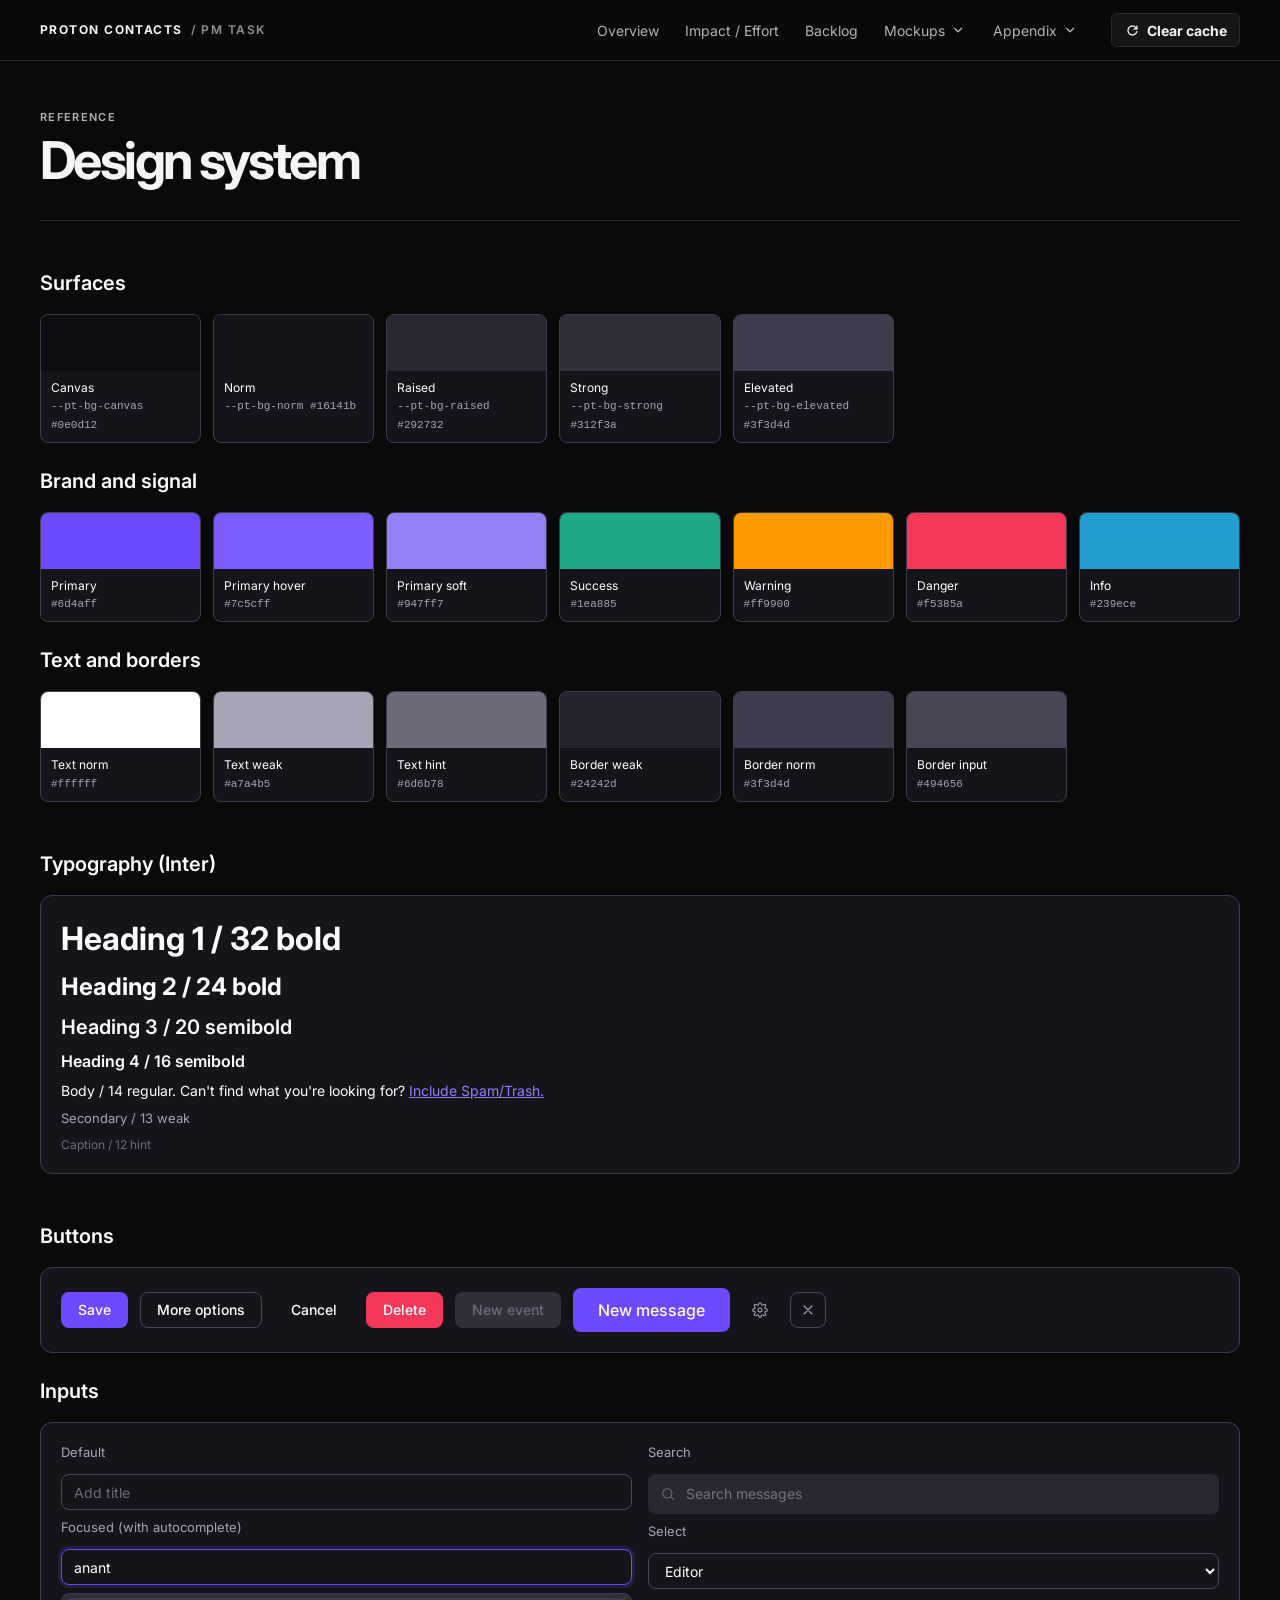
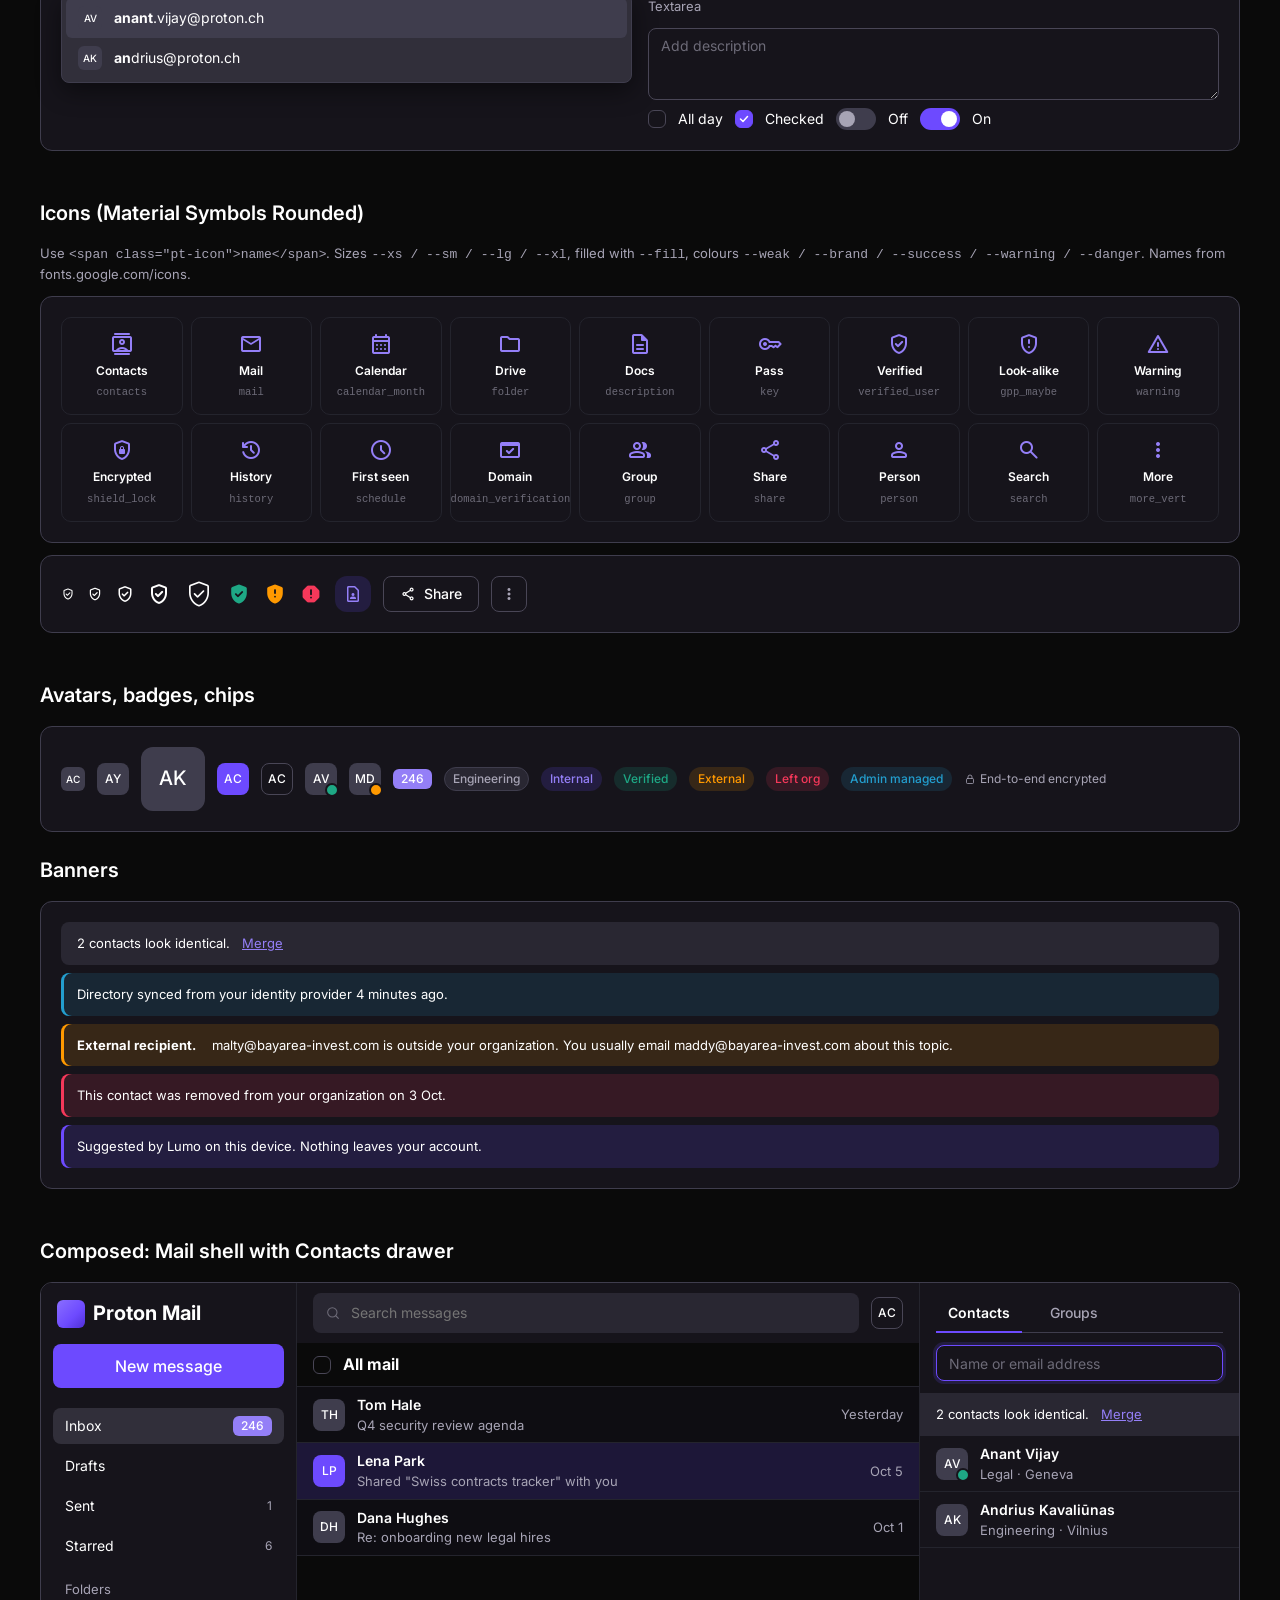
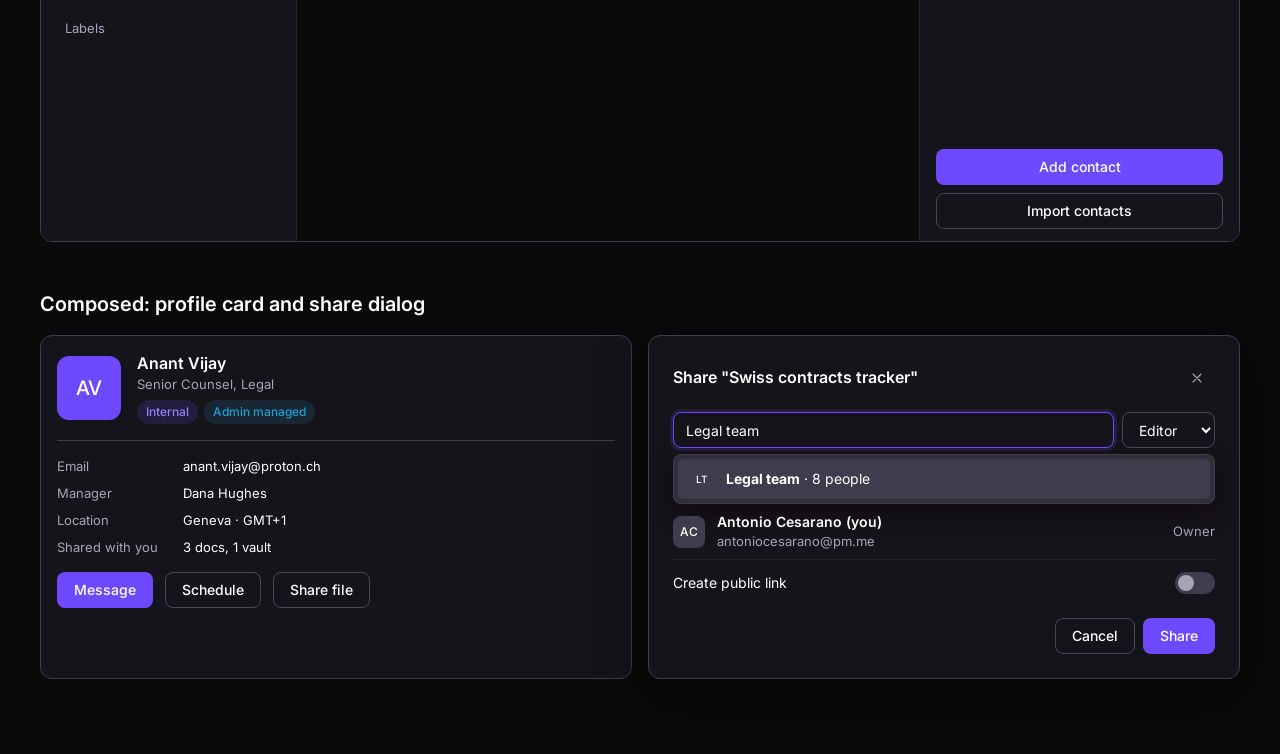
==== commit 81f183ab: "V7" ====
--- a/design-system/index.html
+++ b/design-system/index.html
@@ -382,7 +382,6 @@
   <header class="ds-system site-head">
     <span class="ds-label">Reference</span>
     <h1 class="site-head__title">Design system</h1>
-    <p class="site-head__sub">The Proton Dark kit used inside the mockups: tokens and components mimicking Proton's dark theme, sampled from the Mail, Calendar and Contacts screens. Not an official Proton asset. The website around the mockups uses DS Dark (<code>assets/ds/</code>).</p>
     <hr class="site-head__divider">
   </header>
 
--- a/assets/site.css
+++ b/assets/site.css
@@ -105,3 +105,86 @@
 .ds-system .site-card__icon .ms { font-size: 22px; }
 
 .ds-system .site-foot { margin-top: 80px; padding: 24px 0 40px; border-top: 1px solid var(--ds-border); display: flex; flex-wrap: wrap; justify-content: space-between; gap: 12px; color: var(--ds-subtle); font-size: 12px; }
+
+/* ---------- Focus vs additional ---------- */
+/* The MVP: brighter border, soft glow and a white "MVP" badge */
+.ds-system .site-card--focus { border-color: #4a4a4a; background: linear-gradient(180deg, #141414, var(--ds-surface)); box-shadow: 0 0 0 1px #ffffff0a, 0 40px 90px -50px #ffffff38; }
+.ds-system .site-card--focus:hover { border-color: #7a7a7a; }
+.ds-system .site-badge-mvp { display: inline-flex; align-items: center; gap: 6px; height: 24px; padding: 0 10px; border-radius: var(--ds-radius-pill); background: var(--ds-primary); color: var(--ds-on-primary); font-size: 11px; font-weight: 700; letter-spacing: .08em; text-transform: uppercase; white-space: nowrap; }
+.ds-system .site-badge-mvp .ms { font-size: 15px; }
+.ds-system .site-badge-soft { display: inline-flex; align-items: center; gap: 6px; height: 24px; padding: 0 10px; border-radius: var(--ds-radius-pill); border: 1px dashed var(--ds-border-strong); color: var(--ds-subtle); font-size: 11px; font-weight: 600; letter-spacing: .08em; text-transform: uppercase; white-space: nowrap; }
+.ds-system .ds-section-head .site-badge-mvp, .ds-system .ds-section-head .site-badge-soft { margin-left: 12px; vertical-align: middle; position: relative; top: -3px; }
+/* Additional: quieter heading, transparent dashed cards, dimmer screenshots */
+.ds-system .site-section--muted .ds-heading { color: var(--ds-muted); font-size: 22px; }
+.ds-system .site-section--muted .site-section__intro { color: var(--ds-subtle); font-size: 13.5px; }
+.ds-system .site-card--muted { background: transparent; border-style: dashed; }
+.ds-system .site-card--muted:hover { background: #0e0e0e; border-style: solid; box-shadow: 0 0 0 1px #ffffff0a, 0 16px 40px -28px #ffffff30; }
+.ds-system .site-card--muted .site-card__title { font-size: 15px; color: var(--ds-muted); }
+.ds-system .site-card--muted:hover .site-card__title { color: var(--ds-text); }
+.ds-system .site-card--muted .site-card__shot img { filter: brightness(.6) saturate(.6); }
+.ds-system .site-card--muted:hover .site-card__shot img { filter: brightness(.85); }
+
+/* Card that holds buttons instead of being one big link */
+.ds-system div.site-card:hover { transform: none; }
+.ds-system .site-card__actions { display: flex; flex-wrap: wrap; gap: 10px; margin-top: auto; padding-top: 12px; }
+
+/* Two screenshots stacked as one unit (list behind, contact card in front) */
+.ds-system .site-stack { position: relative; aspect-ratio: 16 / 10; overflow: hidden; background: radial-gradient(120% 90% at 20% 0%, #1b1b1b, #050505); border-right: 1px solid var(--ds-border); }
+.ds-system .site-stack img { position: absolute; border-radius: 10px; border: 1px solid #ffffff1f; object-fit: cover; object-position: top left; box-shadow: 0 30px 60px -20px #000; transition: transform .5s cubic-bezier(.2,.7,.2,1); }
+.ds-system .site-stack .s1 { left: 5%; top: 7%; width: 72%; height: 70%; }
+.ds-system .site-stack .s2 { right: 5%; bottom: 7%; width: 60%; height: 58%; }
+.ds-system .site-stack .site-card__badge { z-index: 2; }
+.ds-system .site-stack .s1 + .site-card__badge { left: auto; right: 12px; }
+.ds-system a.site-card:hover .site-stack .s1, .ds-system .site-card:hover .site-stack .s1 { transform: translate(-4px, -4px); }
+.ds-system a.site-card:hover .site-stack .s2, .ds-system .site-card:hover .site-stack .s2 { transform: translate(4px, 4px); }
+@media (max-width: 900px) { .ds-system .site-stack { border-right: 0; border-bottom: 1px solid var(--ds-border); } }
+
+/* Placeholder card (e.g. the PDF that isn't ready yet) */
+.ds-system .site-card.is-soon { cursor: default; }
+.ds-system .site-card.is-soon:hover { transform: none; background: var(--ds-surface); border-color: var(--ds-border); box-shadow: none; }
+.ds-system .site-card.is-soon .site-card__go { color: var(--ds-subtle); }
+.ds-system .site-docmock { position: relative; aspect-ratio: 16 / 10; display: grid; place-items: center; background: radial-gradient(100% 80% at 50% 0%, #181818, #060606); border-bottom: 1px solid var(--ds-border); overflow: hidden; }
+.ds-system .site-docmock__page { width: 34%; aspect-ratio: 1 / 1.3; border-radius: 6px; background: #f5f5f5; box-shadow: 0 30px 60px -20px #000, 0 0 0 1px #ffffff26; padding: 9% 8%; display: flex; flex-direction: column; gap: 7%; transform: rotate(-3deg); }
+.ds-system .site-docmock__page i { display: block; height: 5%; border-radius: 2px; background: #cfcfcf; }
+.ds-system .site-docmock__page i:first-child { height: 8%; width: 70%; background: #0a0a0a; }
+.ds-system .site-docmock__page i:nth-child(3) { width: 85%; } .ds-system .site-docmock__page i:nth-child(5) { width: 60%; }
+.ds-system .site-docmock__tag { position: absolute; right: 12px; top: 12px; }
+
+/* Small link chips (deep links into mockup tabs) */
+.ds-system .site-chips { display: flex; flex-wrap: wrap; gap: 6px; }
+.ds-system .site-chips a { display: inline-flex; align-items: center; gap: 6px; height: 30px; padding: 0 12px; border-radius: var(--ds-radius-pill); border: 1px solid var(--ds-border); background: var(--ds-raised); color: var(--ds-muted); font-size: 12.5px; text-decoration: none; transition: background-color .14s, border-color .14s, color .14s, box-shadow .2s; }
+.ds-system .site-chips a:hover { background: var(--ds-hover); border-color: var(--ds-border-strong); color: var(--ds-text); box-shadow: 0 0 20px -8px #ffffff66; }
+.ds-system .site-chips .ms { font-size: 16px; }
+.ds-system .site-tabsrow { display: grid; grid-template-columns: 180px minmax(0, 1fr); gap: 10px 16px; align-items: center; padding: 14px 0; border-top: 1px solid var(--ds-border); }
+.ds-system .site-tabsrow:first-child { border-top: 0; }
+.ds-system .site-tabsrow > span { color: var(--ds-subtle); font-size: 12px; font-weight: 600; letter-spacing: .1em; text-transform: uppercase; }
+@media (max-width: 640px) { .ds-system .site-tabsrow { grid-template-columns: 1fr; } }
+
+/* ---------- Appendix pages ---------- */
+.ds-system .site-table { width: 100%; border-collapse: collapse; text-align: left; }
+.ds-system .site-table th { padding: 10px 14px; font-size: 11px; font-weight: 600; letter-spacing: .1em; text-transform: uppercase; color: var(--ds-subtle); border-bottom: 1px solid var(--ds-border); white-space: nowrap; }
+.ds-system .site-table td { padding: 14px; border-bottom: 1px solid var(--ds-border); vertical-align: top; color: var(--ds-muted); font-size: 13.5px; }
+.ds-system .site-table tbody tr:last-child td { border-bottom: 0; }
+.ds-system .site-table tbody tr { transition: background-color .14s; }
+.ds-system .site-table tbody tr:hover { background: var(--ds-raised); }
+.ds-system .site-table td:first-child { color: var(--ds-text); width: 38%; }
+.ds-system .site-table td:nth-child(2) { width: 18%; white-space: nowrap; }
+.ds-system .site-table a { color: var(--ds-text); text-decoration: underline; text-decoration-color: #5f5f5f; text-underline-offset: 3px; }
+.ds-system .site-table a:hover { text-decoration-color: var(--ds-text); }
+.ds-system .site-table a .ms { font-size: 14px; color: var(--ds-subtle); margin-left: 4px; position: relative; top: -1px; text-decoration: none; }
+.ds-system .site-table-wrap { overflow-x: auto; background: var(--ds-surface); border: 1px solid var(--ds-border); border-radius: var(--ds-radius); }
+@media (max-width: 760px) { .ds-system .site-table td:nth-child(2), .ds-system .site-table th:nth-child(2) { display: none; } }
+.ds-system .site-empty { padding: 48px 24px; text-align: center; border: 1px dashed var(--ds-border-strong); border-radius: var(--ds-radius); color: var(--ds-subtle); display: flex; flex-direction: column; align-items: center; gap: 10px; }
+.ds-system .site-empty .ms { font-size: 28px; color: var(--ds-muted); }
+.ds-system .site-empty b { color: var(--ds-text); font-weight: 600; font-size: 15px; }
+
+/* Horizontal card: small screenshot on the left */
+.ds-system .site-card--h { display: grid; grid-template-columns: minmax(0, .9fr) minmax(0, 1.1fr); }
+.ds-system .site-card--h .site-card__shot { aspect-ratio: auto; min-height: 160px; border-bottom: 0; border-right: 1px solid var(--ds-border); }
+.ds-system .site-card--muted.site-card--h .site-card__shot { border-right-style: dashed; }
+@media (max-width: 640px) { .ds-system .site-card--h { grid-template-columns: 1fr; } .ds-system .site-card--h .site-card__shot { aspect-ratio: 16 / 9; border-right: 0; border-bottom: 1px solid var(--ds-border); } }
+@media (max-width: 760px) {
+  .ds-system .site-card--row { flex-wrap: wrap; }
+  .ds-system .site-card--row .site-card__body { flex: 1 1 0; min-width: 0; }
+  .ds-system .site-card--row > .site-chips { width: 100%; margin-left: 60px !important; flex: 1 1 100% !important; }
+}
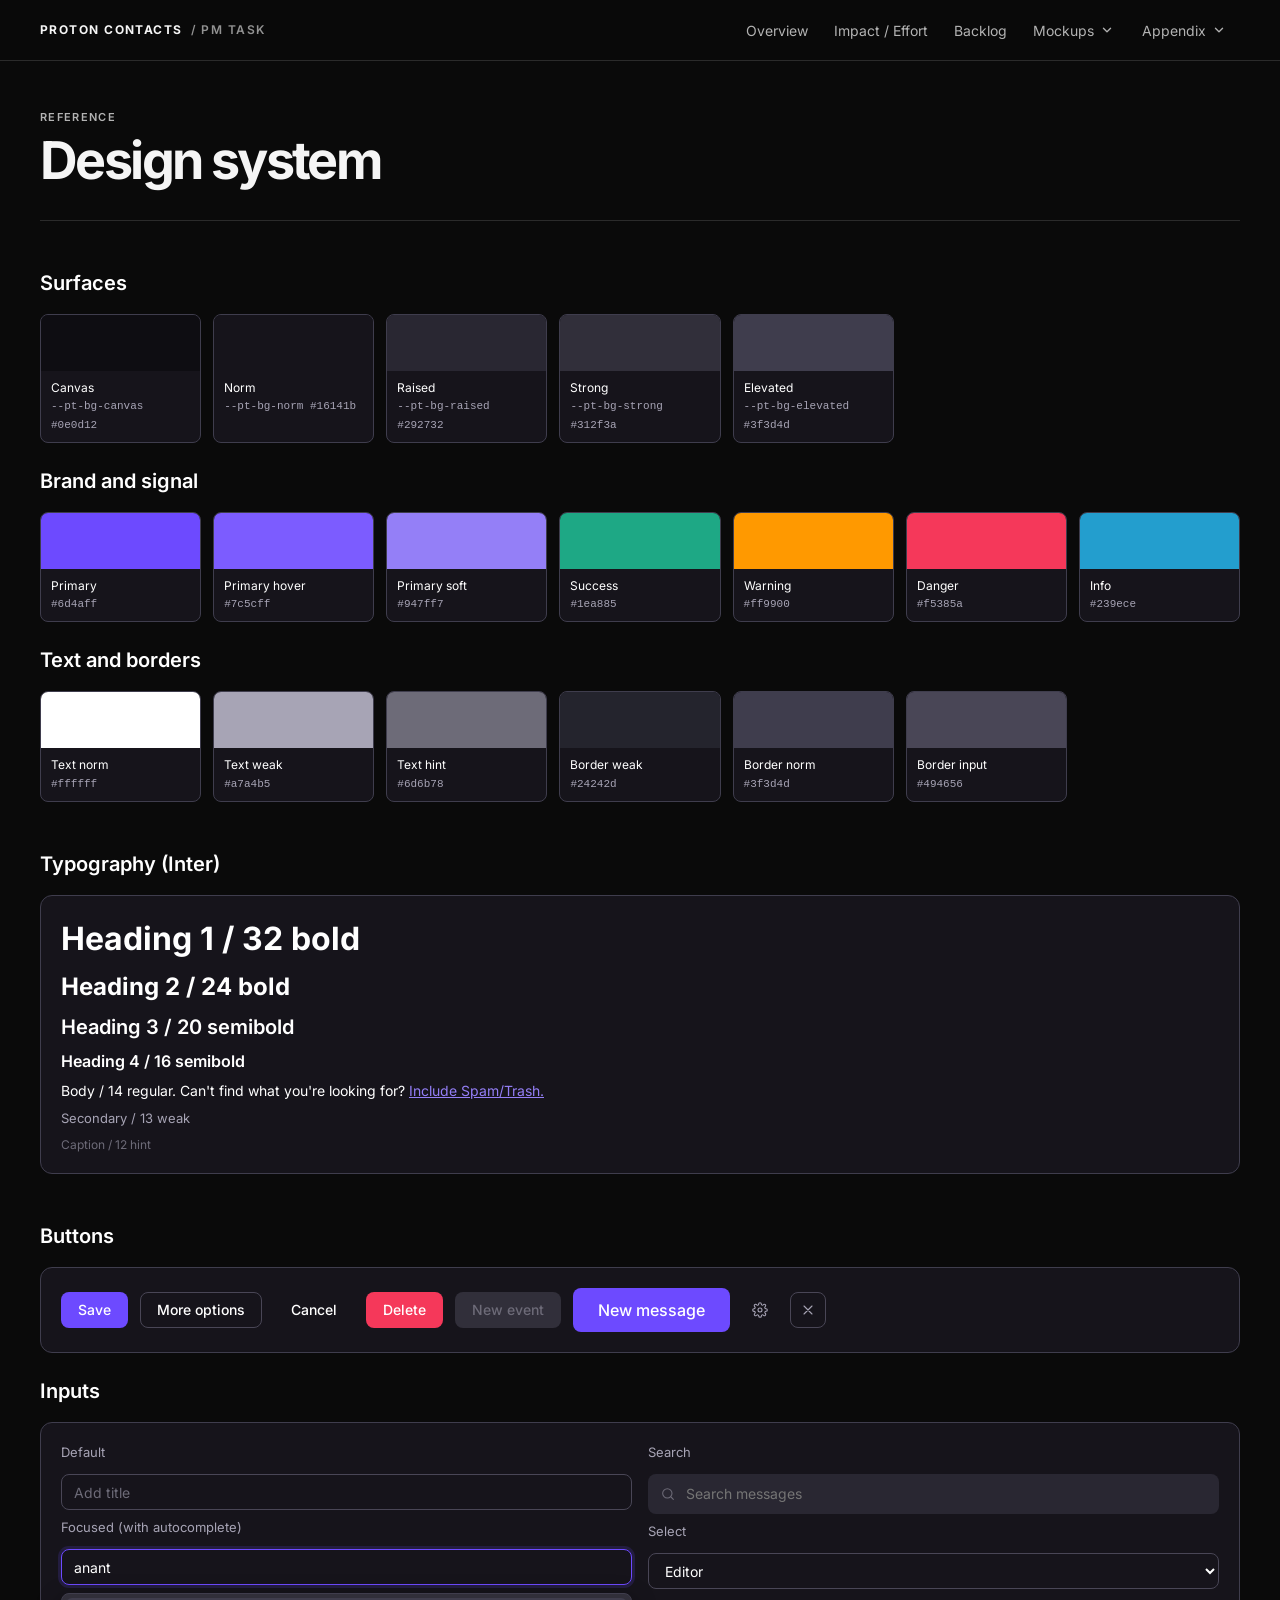
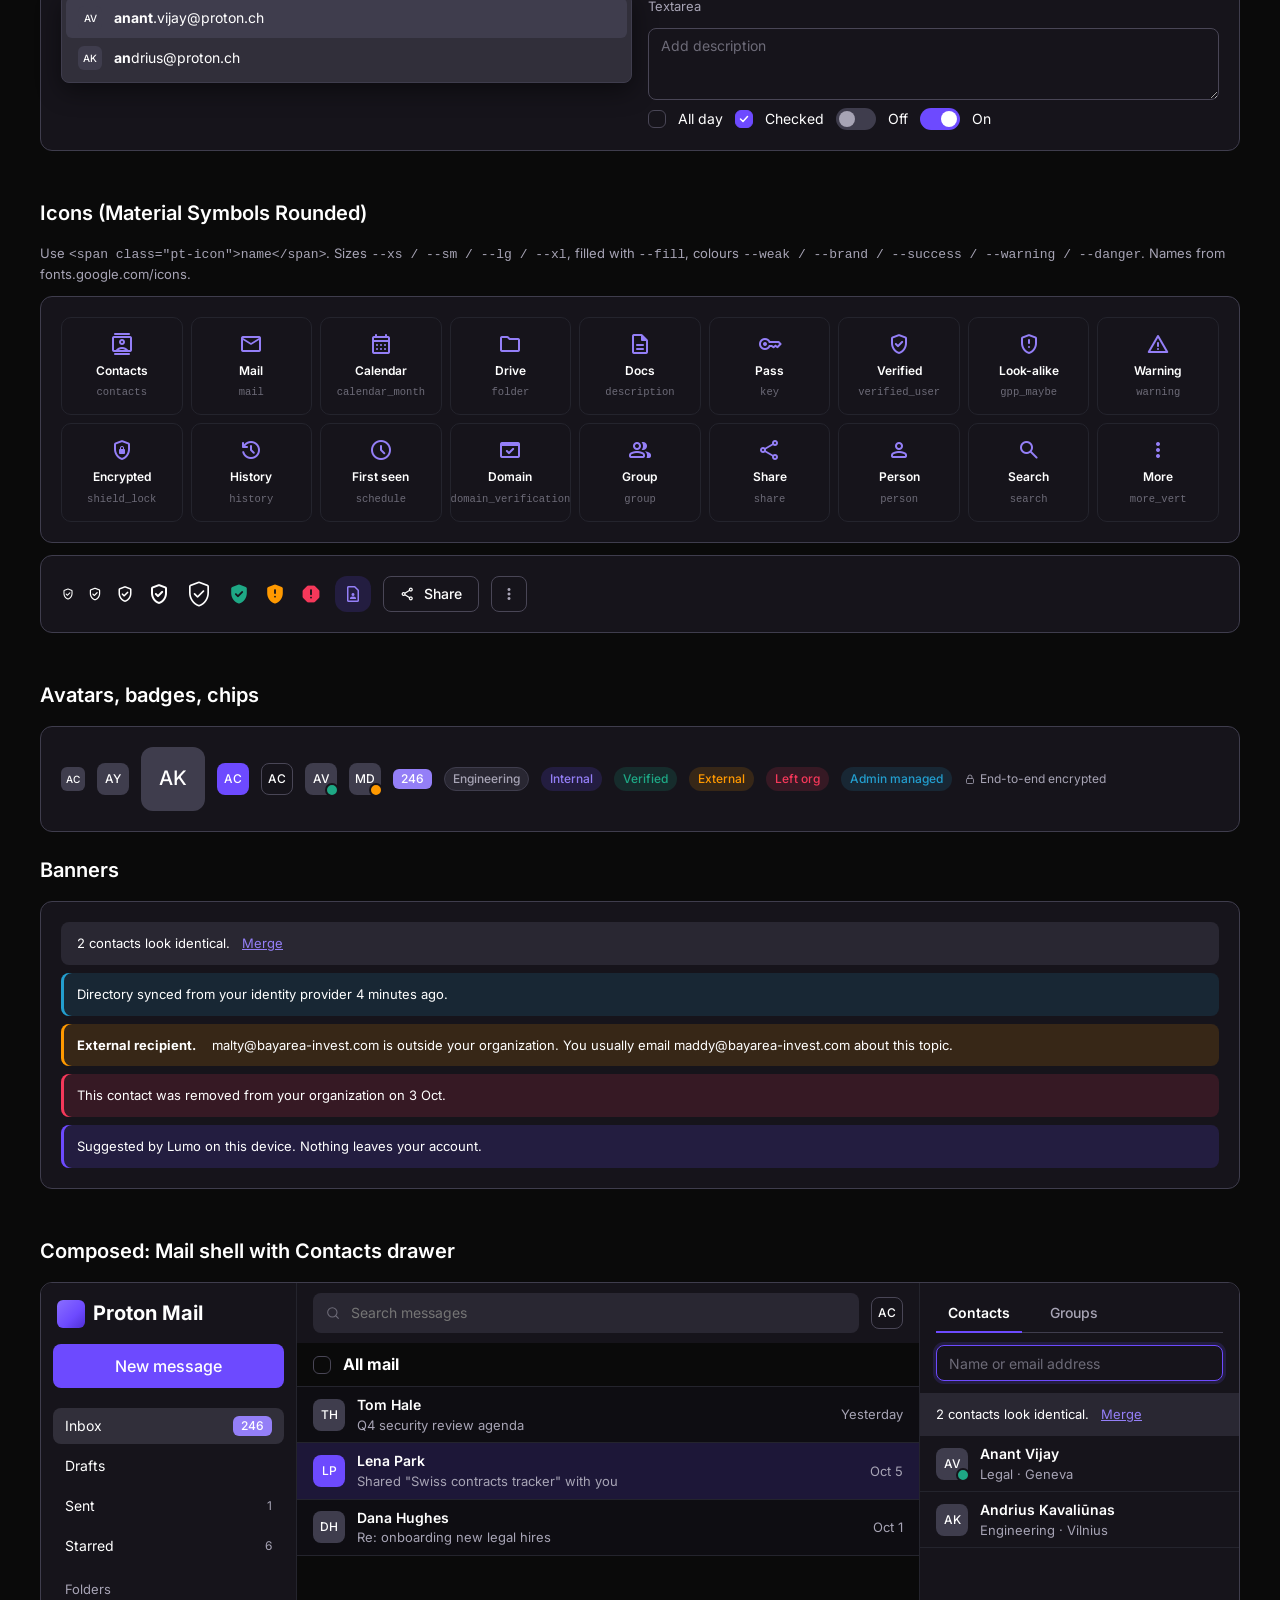
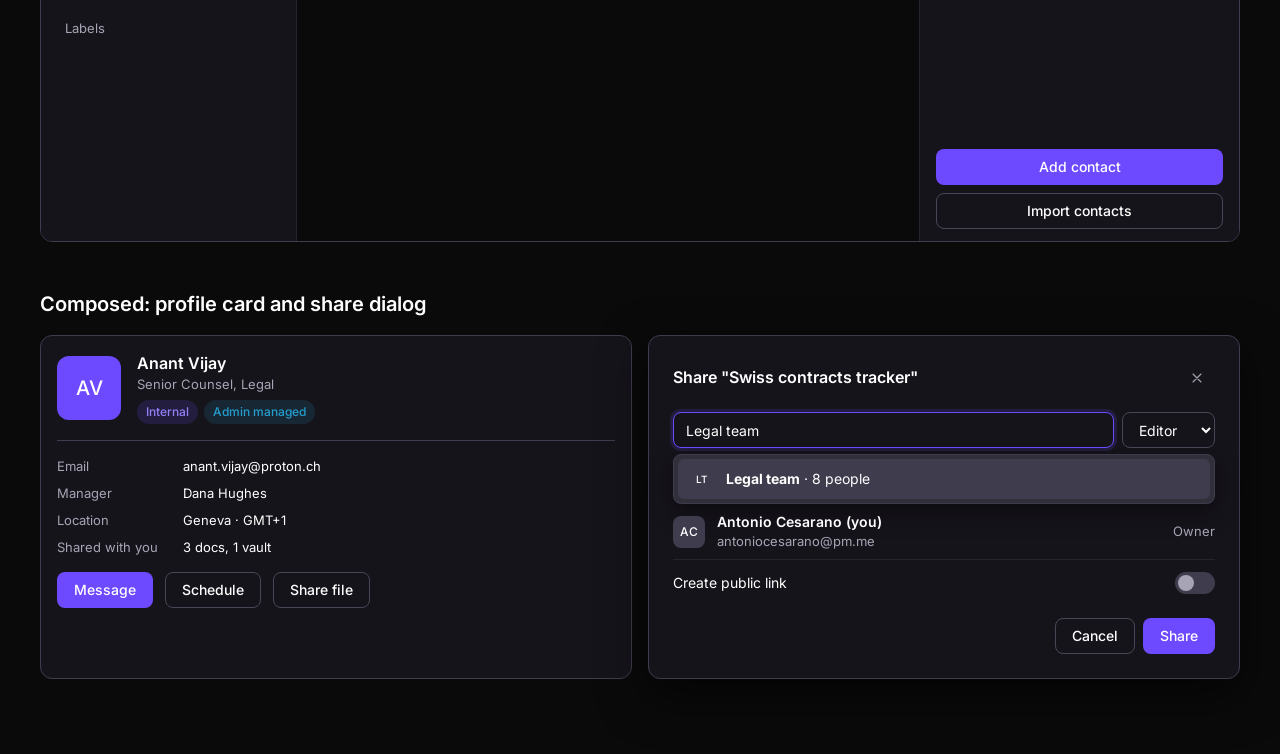
==== commit 2f82ed81: "V9" ====
--- a/design-system/index.html
+++ b/design-system/index.html
@@ -3,7 +3,11 @@
 <head>
 <meta charset="utf-8">
 <meta name="viewport" content="width=device-width, initial-scale=1">
+<meta name="robots" content="noindex, nofollow, noarchive">
 <title>Design system · Reference</title>
+<link rel="preload" href="../assets/fonts/inter-latin-wght-normal.woff2" as="font" type="font/woff2" crossorigin>
+<link rel="preload" href="../assets/fonts/material-symbols-rounded.woff2" as="font" type="font/woff2" crossorigin>
+<link rel="stylesheet" href="../assets/fonts/fonts.css">
 <link rel="stylesheet" href="../assets/ds/ds.css">
 <link rel="stylesheet" href="../assets/site.css">
 <style>
@@ -14,8 +18,6 @@
    Not an official Proton asset. For interview mockups only.
    ========================================================================== */
 
-@import url("https://fonts.googleapis.com/css2?family=Inter:wght@400;500;600;700&display=swap");
-@import url("https://fonts.googleapis.com/css2?family=Material+Symbols+Rounded:opsz,wght,FILL,GRAD@20..48,300..600,0..1,-25..0&display=block");
 
 :root {
   /* ---------- Surfaces (sampled) ---------- */
--- a/assets/fonts/fonts.css
+++ b/assets/fonts/fonts.css
@@ -0,0 +1,26 @@
+/* Self-hosted fonts (no Google Fonts round trips).
+   Material Symbols Rounded is subset to the icons this site uses (GRAD fixed at 0).
+   If you add a new icon name and it shows as text, rebuild the subset to include it. */
+@font-face {
+  font-family: "Material Symbols Rounded";
+  font-style: normal;
+  font-weight: 300 600;
+  font-display: block;
+  src: url("material-symbols-rounded.woff2") format("woff2");
+}
+@font-face {
+  font-family: "Inter";
+  font-style: normal;
+  font-weight: 100 900;
+  font-display: swap;
+  src: url("inter-latin-wght-normal.woff2") format("woff2");
+  unicode-range: U+0000-00FF,U+0131,U+0152-0153,U+02BB-02BC,U+02C6,U+02DA,U+02DC,U+0304,U+0308,U+0329,U+2000-206F,U+20AC,U+2122,U+2191,U+2193,U+2212,U+2215,U+FEFF,U+FFFD;
+}
+@font-face {
+  font-family: "Inter";
+  font-style: normal;
+  font-weight: 100 900;
+  font-display: swap;
+  src: url("inter-latin-ext-wght-normal.woff2") format("woff2");
+  unicode-range: U+0100-02BA,U+02BD-02C5,U+02C7-02CC,U+02CE-02D7,U+02DD-02FF,U+0304,U+0308,U+0329,U+1D00-1DBF,U+1E00-1E9F,U+1EF2-1EFF,U+2020,U+20A0-20AB,U+20AD-20C0,U+2113,U+2C60-2C7F,U+A720-A7FF;
+}
--- a/assets/site.css
+++ b/assets/site.css
@@ -148,7 +148,10 @@
 .ds-system .site-docmock__page i { display: block; height: 5%; border-radius: 2px; background: #cfcfcf; }
 .ds-system .site-docmock__page i:first-child { height: 8%; width: 70%; background: #0a0a0a; }
 .ds-system .site-docmock__page i:nth-child(3) { width: 85%; } .ds-system .site-docmock__page i:nth-child(5) { width: 60%; }
-.ds-system .site-docmock__tag { position: absolute; right: 12px; top: 12px; }
+.ds-system .site-docmock__tag { position: absolute; right: 12px; top: 12px; left: auto; }
+.ds-system .site-docmock--img { place-items: start center; padding-top: 9%; }
+.ds-system .site-docmock__img { display: block; width: 50%; height: auto; border-radius: 4px; box-shadow: 0 30px 60px -20px #000, 0 0 0 1px #ffffff26; transform: rotate(-2deg); transition: transform .4s cubic-bezier(.2,.7,.2,1); }
+.ds-system .site-card:hover .site-docmock__img { transform: rotate(-1deg) translateY(-6px); }
 
 /* Small link chips (deep links into mockup tabs) */
 .ds-system .site-chips { display: flex; flex-wrap: wrap; gap: 6px; }
